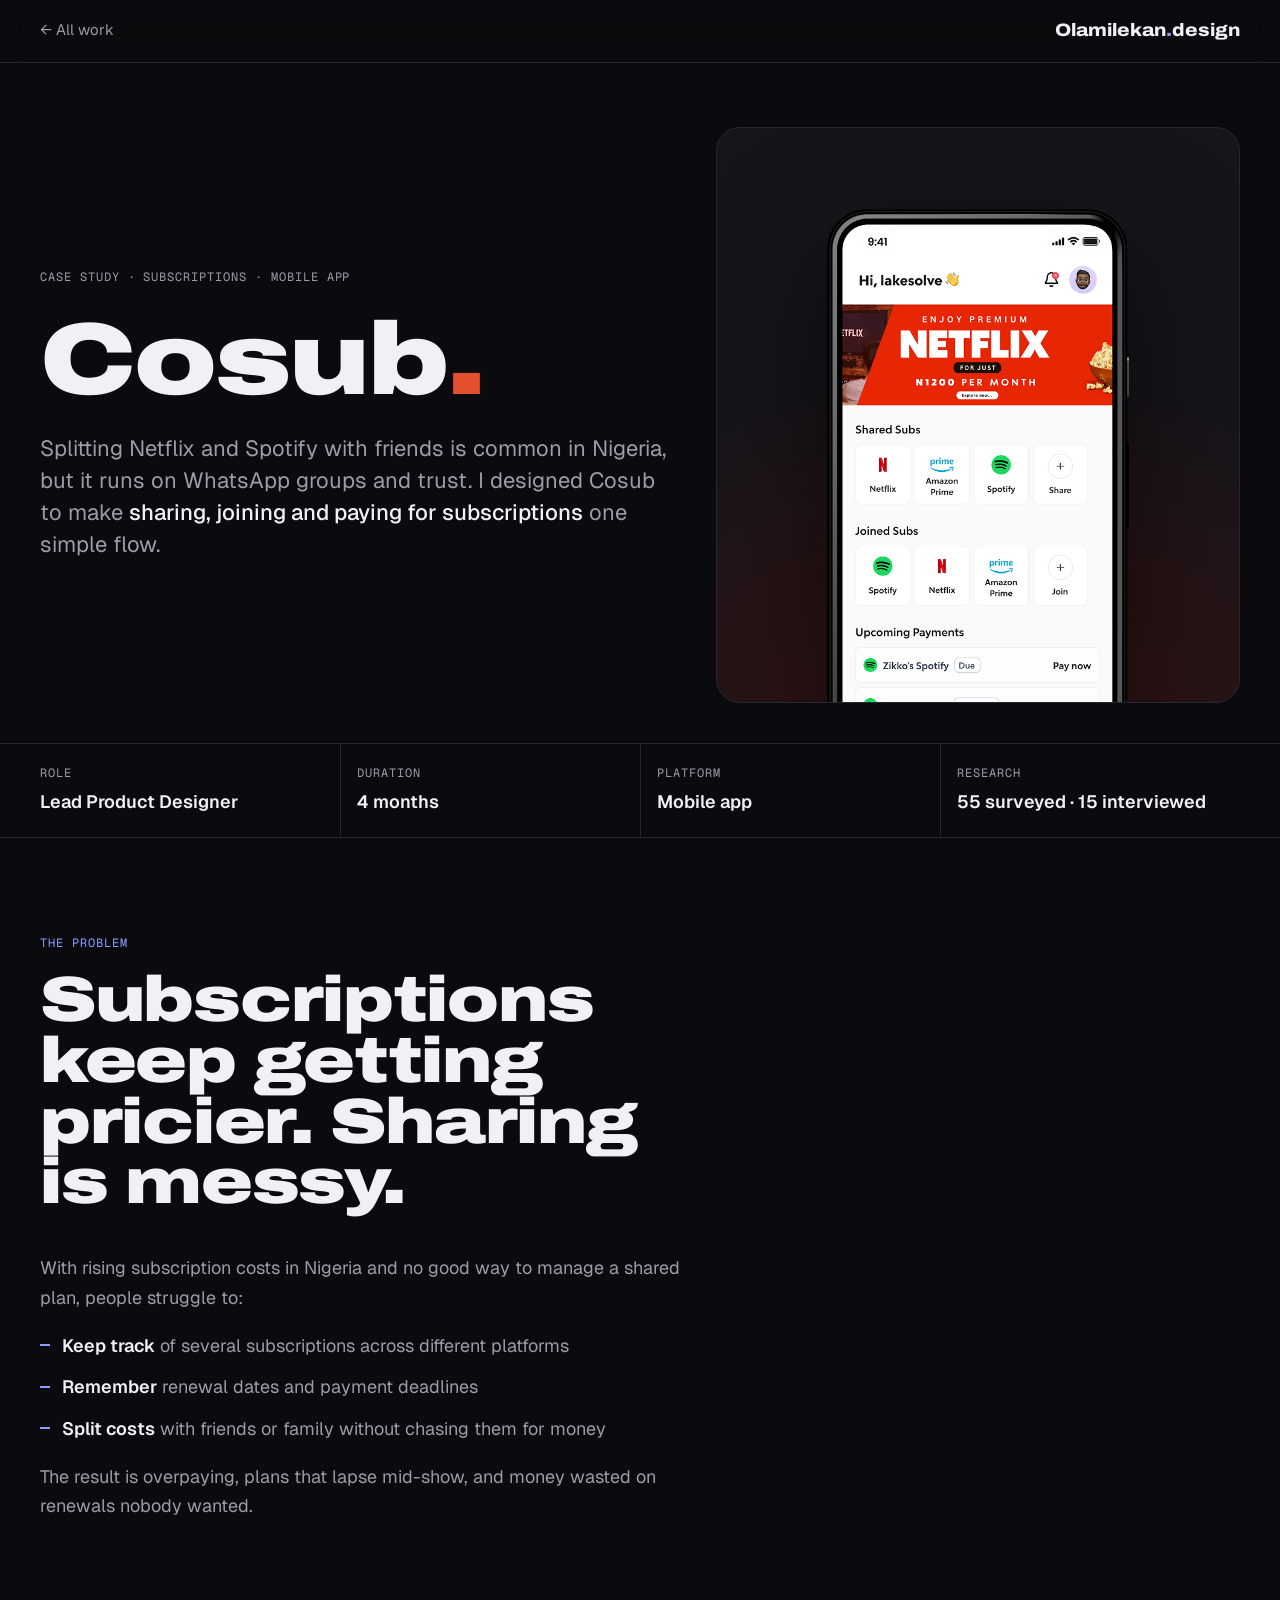
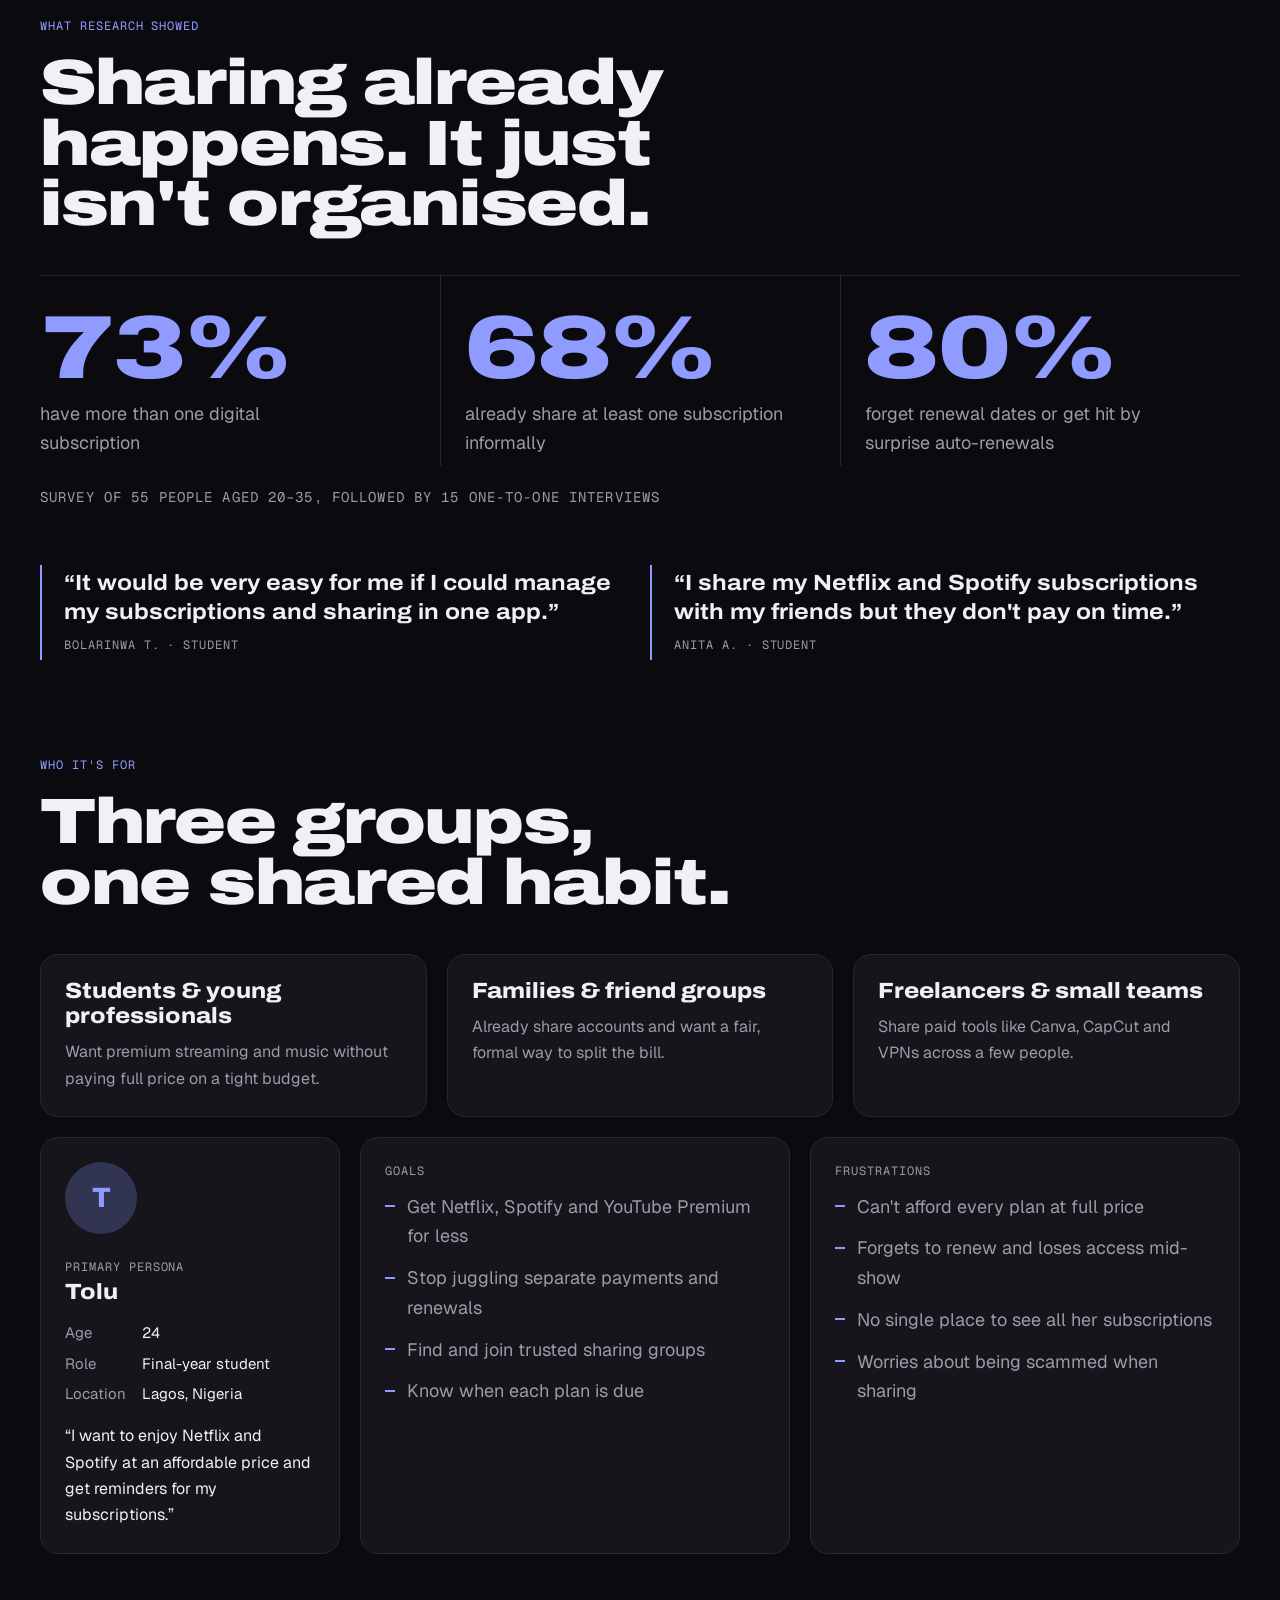
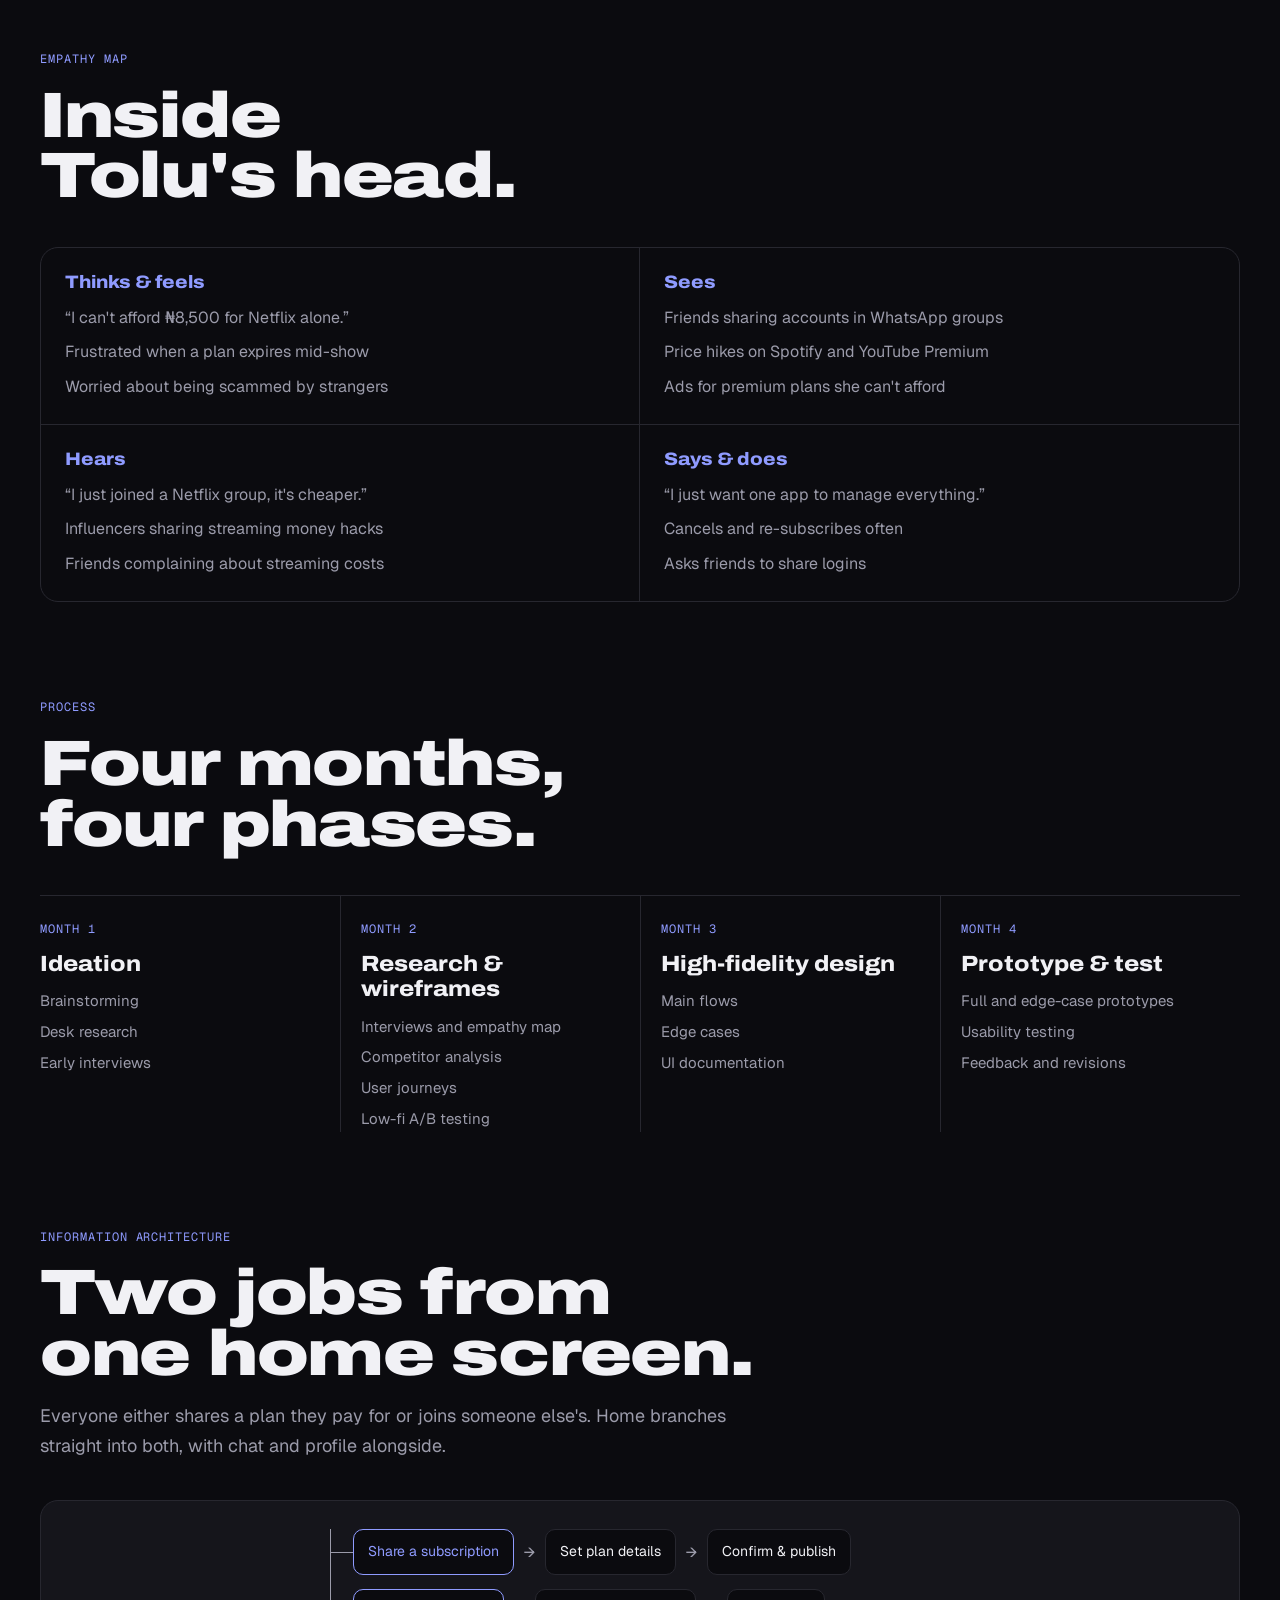
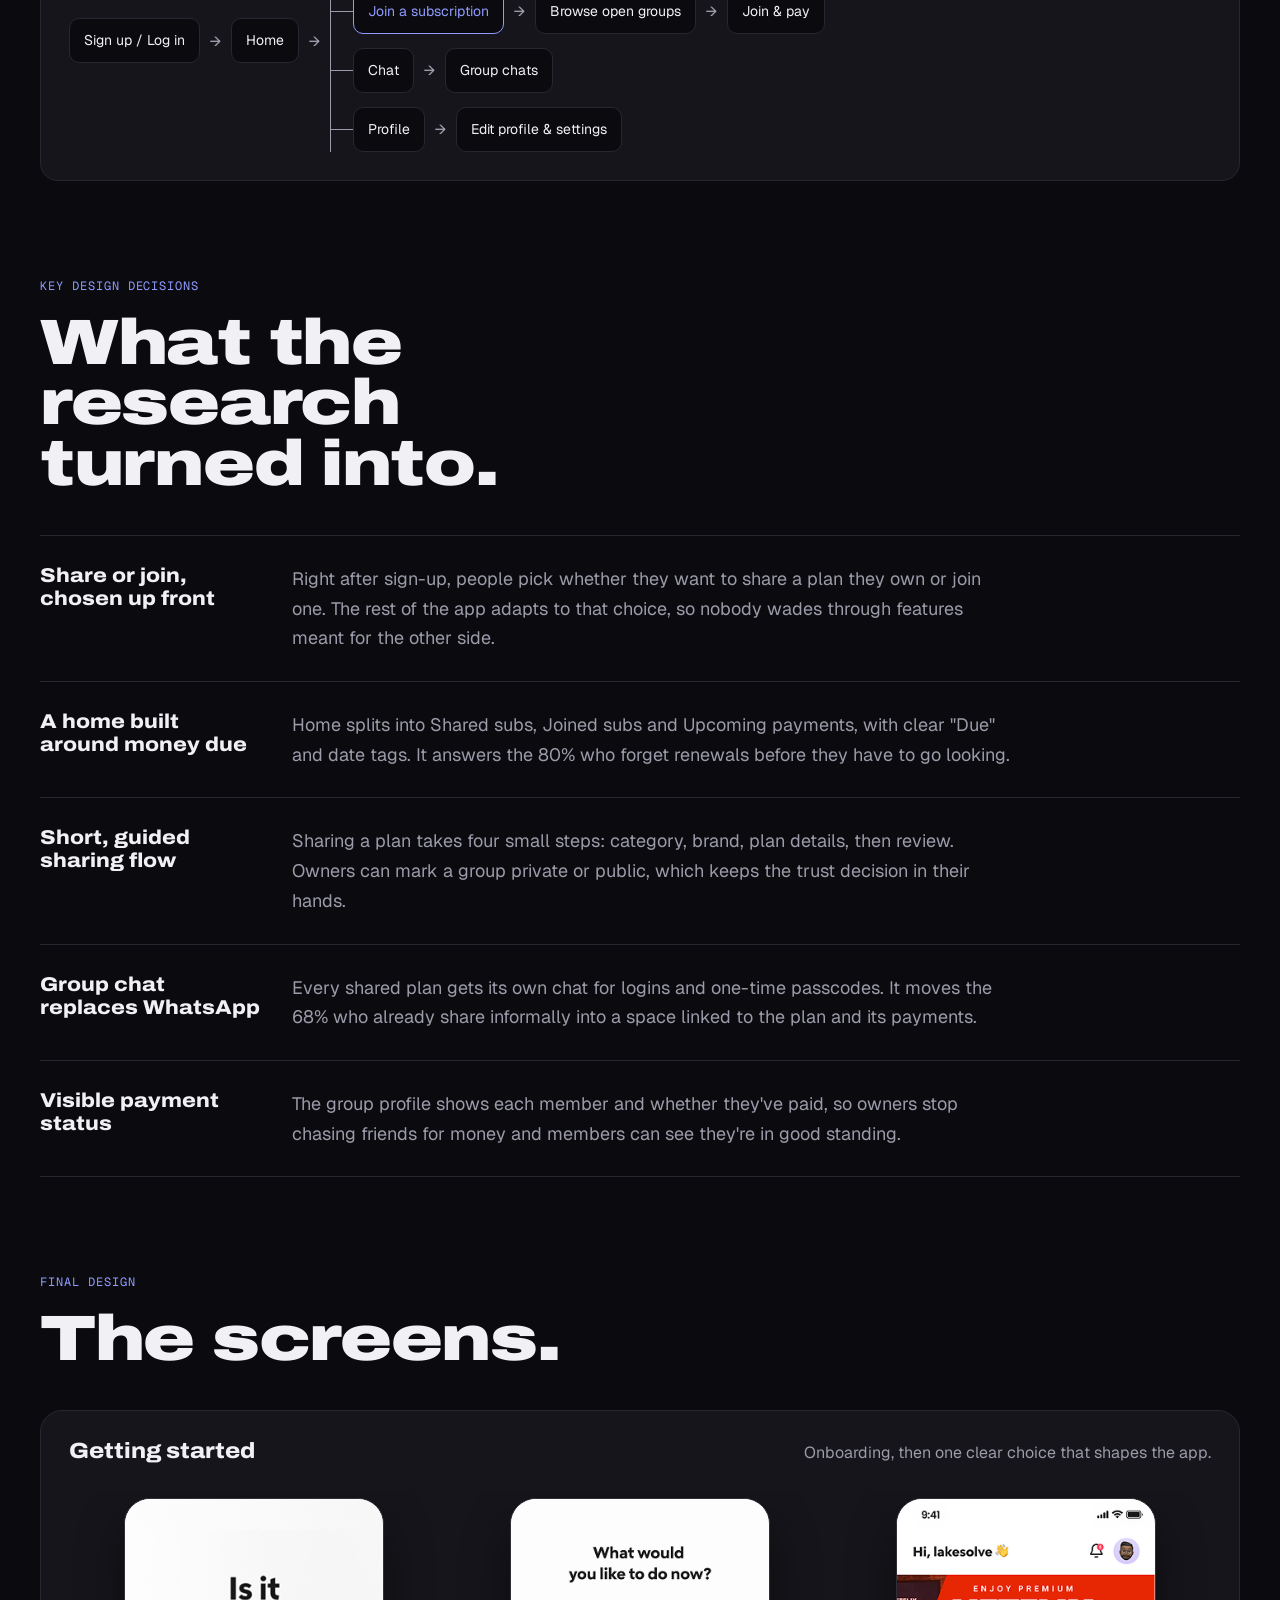
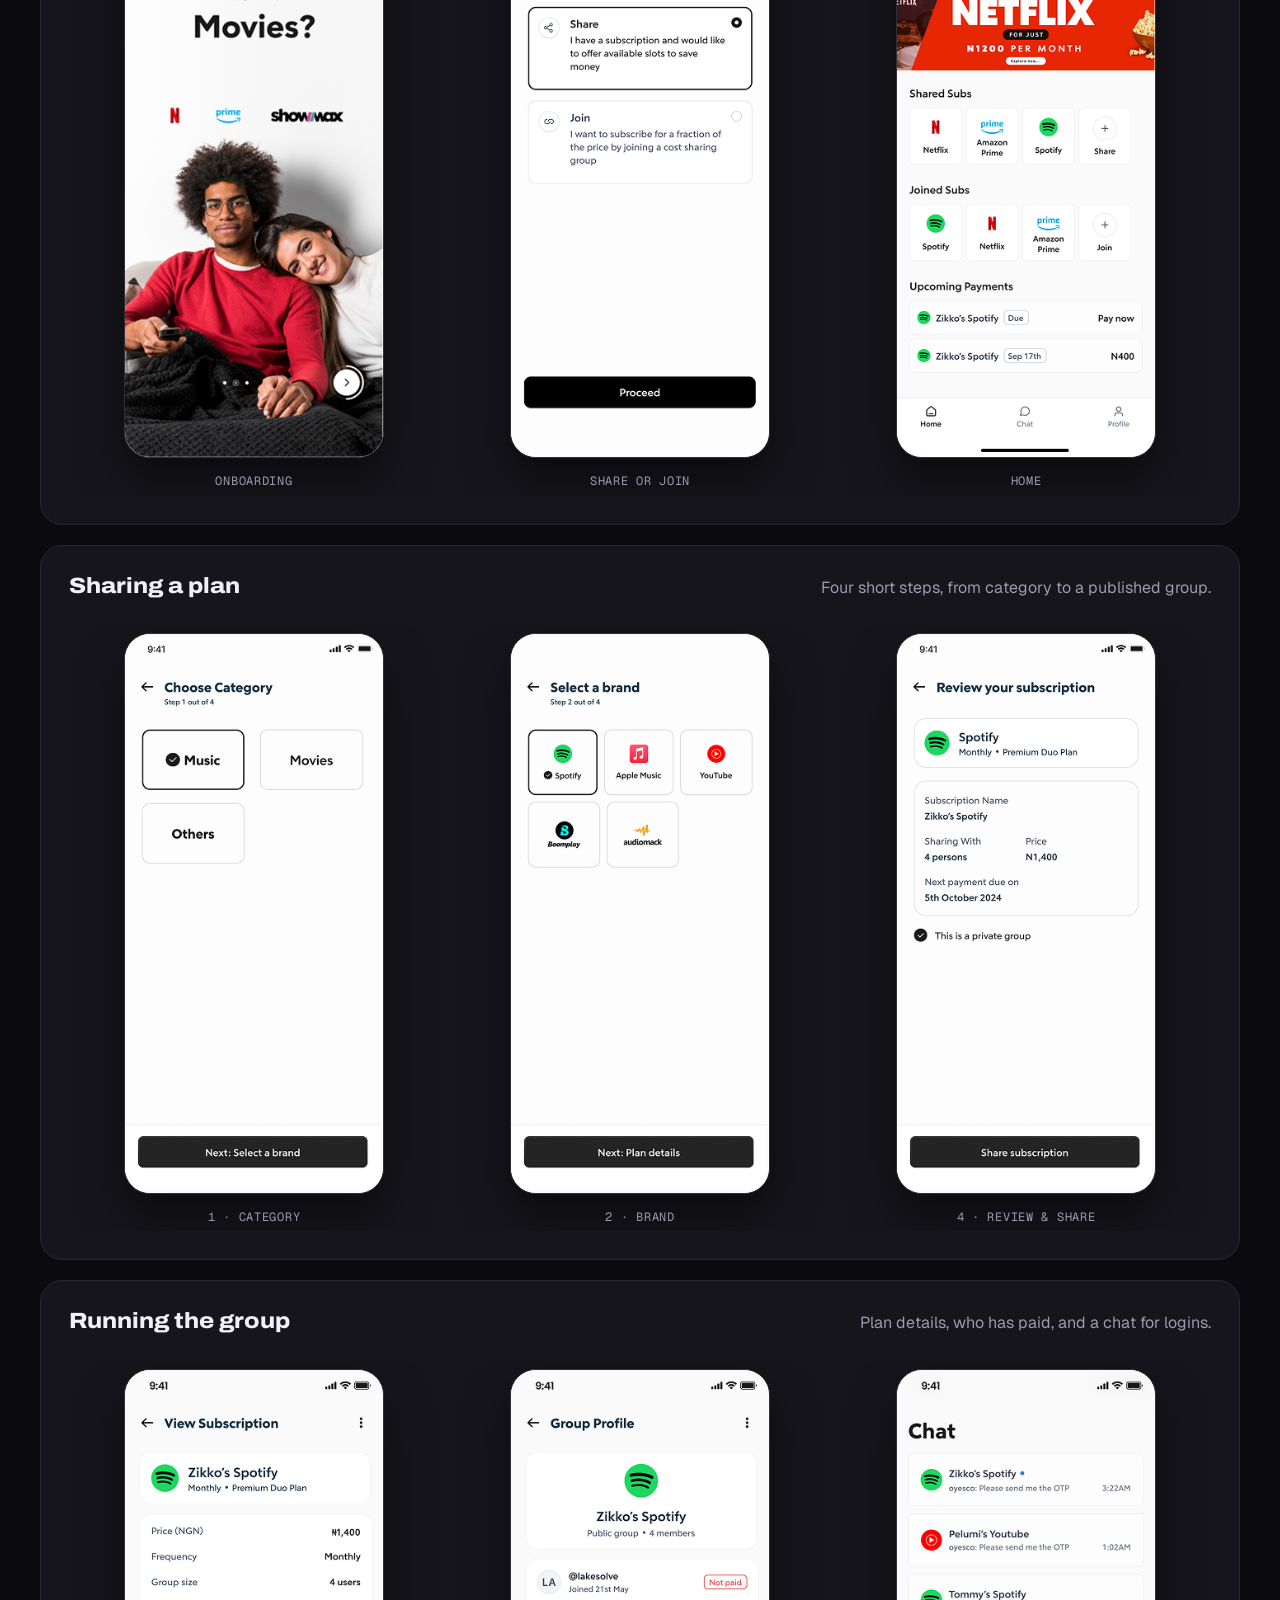
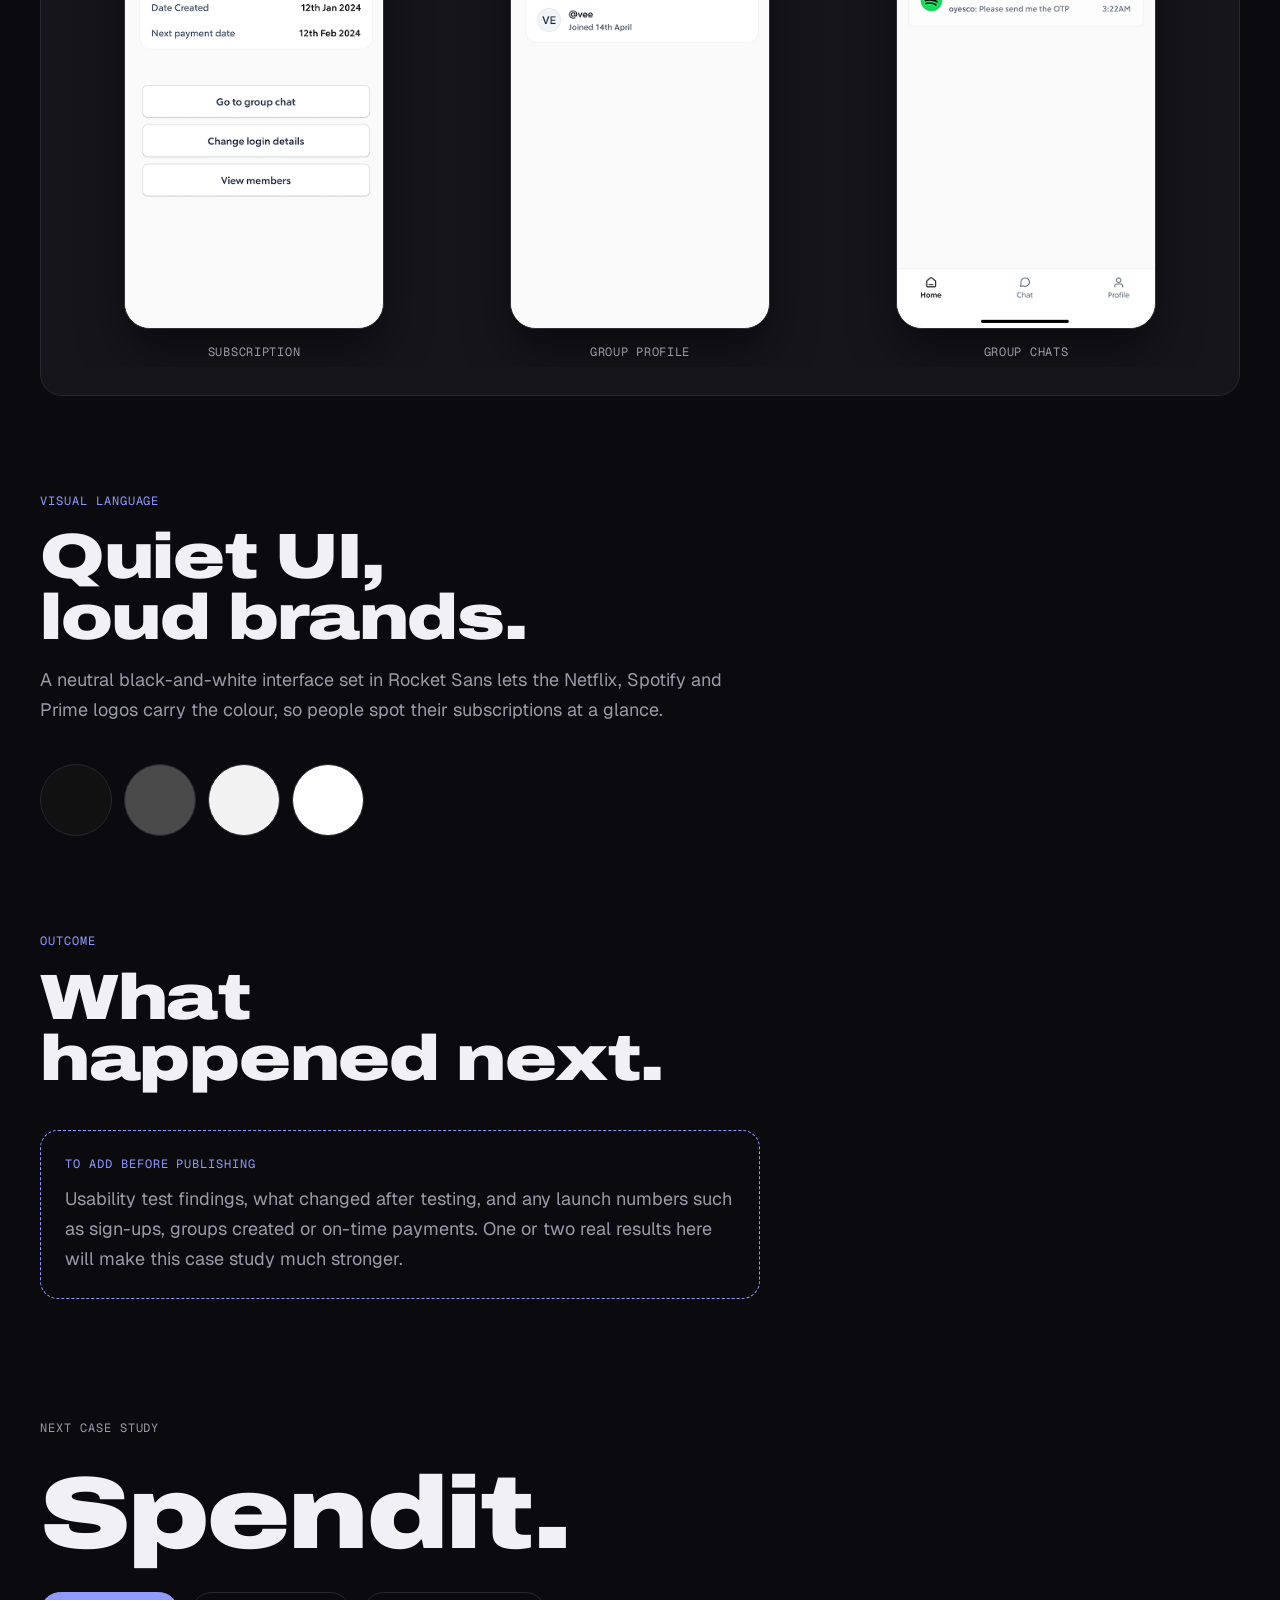
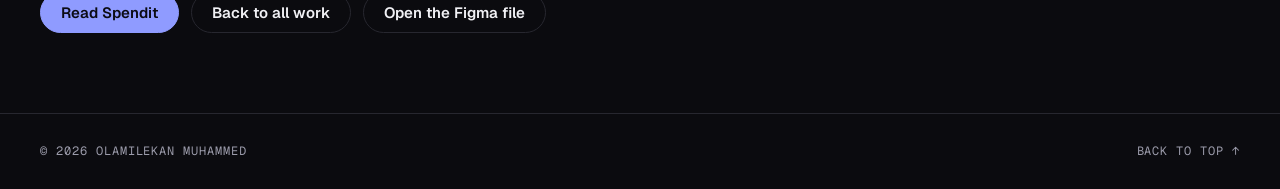
==== cosub.html @ 2100646d "Launch new portfolio Bold dark redesign with homepage, Matryvo, Spendit and Cosub case studies.  Co-" ====
<!doctype html>
<html lang="en">
<head>
<meta charset="utf-8">
<meta name="viewport" content="width=device-width, initial-scale=1, viewport-fit=cover">
<title>Cosub Case Study · Olamilekan Muhammed</title>
<meta name="description" content="How I designed Cosub, an app for sharing, joining and paying for subscriptions in Nigeria.">
<meta name="theme-color" content="#0b0b0f">
<link rel="icon" href="/favicon.svg" type="image/svg+xml">
<meta property="og:type" content="website">
<meta property="og:title" content="Cosub Case Study · Olamilekan Muhammed">
<meta property="og:description" content="How I designed Cosub, an app for sharing, joining and paying for subscriptions in Nigeria.">
<meta property="og:image" content="/og-image.png">
<meta name="twitter:card" content="summary_large_image">
<meta name="twitter:title" content="Cosub Case Study · Olamilekan Muhammed">
<meta name="twitter:description" content="How I designed Cosub, an app for sharing, joining and paying for subscriptions in Nigeria.">
<meta name="twitter:image" content="/og-image.png">
<link rel="preconnect" href="https://fonts.googleapis.com">
<link rel="preconnect" href="https://fonts.gstatic.com" crossorigin>
<link rel="stylesheet" href="https://fonts.googleapis.com/css2?family=Archivo:wdth,wght@112..125,700..900&family=Geist:wght@400;500;600&family=Geist+Mono:wght@400;500&display=swap">
<link rel="stylesheet" href="case.css">

</head>
<body>

<header class="top">
  <div class="wrap">
    <a class="back" href="/#cases">← All work</a>
    <a class="mark" href="/">Olamilekan<span>.</span>design</a>
  </div>
</header>

<main>
  <section class="hero">
    <div class="wrap">
      <div class="hero-copy">
        <span class="label">Case study · Subscriptions · Mobile app</span>
        <h1 class="display">Cosub<span>.</span></h1>
        <p class="lede">Splitting Netflix and Spotify with friends is common in Nigeria, but it runs on WhatsApp groups and trust. I designed Cosub to make <strong>sharing, joining and paying for subscriptions</strong> one simple flow.</p>
      </div>
      <div class="hero-art"><img src="assets/cosub-app-phone.png" alt="Cosub home screen with shared subscriptions, joined subscriptions and upcoming payments"></div>
    </div>
  </section>

  <div class="facts">
    <div class="wrap">
      <div class="fact"><span class="label">Role</span><b>Lead Product Designer</b></div>
      <div class="fact"><span class="label">Duration</span><b>4 months</b></div>
      <div class="fact"><span class="label">Platform</span><b>Mobile app</b></div>
      <div class="fact"><span class="label">Research</span><b>55 surveyed · 15 interviewed</b></div>
    </div>
  </div>

  <div class="wrap">

    <!-- Problem -->
    <section class="sec" id="problem">
      <div class="sec-head read">
        <span class="label">The problem</span>
        <h2 class="display">Subscriptions keep getting pricier. Sharing is messy.</h2>
      </div>
      <div class="prose read">
        <p class="muted">With rising subscription costs in Nigeria and no good way to manage a shared plan, people struggle to:</p>
        <ul class="list">
          <li><strong>Keep track</strong> of several subscriptions across different platforms</li>
          <li><strong>Remember</strong> renewal dates and payment deadlines</li>
          <li><strong>Split costs</strong> with friends or family without chasing them for money</li>
        </ul>
        <p class="muted">The result is overpaying, plans that lapse mid-show, and money wasted on renewals nobody wanted.</p>
      </div>
    </section>

    <!-- Research numbers -->
    <section class="sec" id="research">
      <div class="sec-head read">
        <span class="label">What research showed</span>
        <h2 class="display">Sharing already happens. It just isn't organised.</h2>
      </div>
      <div class="stats">
        <div class="stat"><b>73%</b><span>have more than one digital subscription</span></div>
        <div class="stat"><b>68%</b><span>already share at least one subscription informally</span></div>
        <div class="stat"><b>80%</b><span>forget renewal dates or get hit by surprise auto-renewals</span></div>
      </div>
      <p class="source label">Survey of 55 people aged 20–35, followed by 15 one-to-one interviews</p>

      <div class="grid2" style="margin-top:56px">
        <blockquote><p>“It would be very easy for me if I could manage my subscriptions and sharing in one app.”</p><span class="label">Bolarinwa T. · Student</span></blockquote>
        <blockquote><p>“I share my Netflix and Spotify subscriptions with my friends but they don't pay on time.”</p><span class="label">Anita A. · Student</span></blockquote>
      </div>
    </section>

    <!-- Users -->
    <section class="sec" id="users">
      <div class="sec-head read">
        <span class="label">Who it's for</span>
        <h2 class="display">Three groups, one shared habit.</h2>
      </div>
      <div class="grid3">
        <div class="card"><h3>Students &amp; young professionals</h3><p>Want premium streaming and music without paying full price on a tight budget.</p></div>
        <div class="card"><h3>Families &amp; friend groups</h3><p>Already share accounts and want a fair, formal way to split the bill.</p></div>
        <div class="card"><h3>Freelancers &amp; small teams</h3><p>Share paid tools like Canva, CapCut and VPNs across a few people.</p></div>
      </div>

      <div class="persona" style="margin-top:20px">
        <div class="persona-id">
          <div class="avatar" aria-hidden="true">T</div>
          <div><span class="label">Primary persona</span><h3>Tolu</h3></div>
          <dl><dt>Age</dt><dd>24</dd><dt>Role</dt><dd>Final-year student</dd><dt>Location</dt><dd>Lagos, Nigeria</dd></dl>
          <q>I want to enjoy Netflix and Spotify at an affordable price and get reminders for my subscriptions.</q>
        </div>
        <div class="grid2">
          <div class="card"><span class="label">Goals</span>
            <ul class="list"><li>Get Netflix, Spotify and YouTube Premium for less</li><li>Stop juggling separate payments and renewals</li><li>Find and join trusted sharing groups</li><li>Know when each plan is due</li></ul>
          </div>
          <div class="card"><span class="label">Frustrations</span>
            <ul class="list"><li>Can't afford every plan at full price</li><li>Forgets to renew and loses access mid-show</li><li>No single place to see all her subscriptions</li><li>Worries about being scammed when sharing</li></ul>
          </div>
        </div>
      </div>
    </section>

    <!-- Empathy map -->
    <section class="sec" id="empathy">
      <div class="sec-head read">
        <span class="label">Empathy map</span>
        <h2 class="display">Inside Tolu's head.</h2>
      </div>
      <div class="empathy">
        <div class="quad"><h3>Thinks &amp; feels</h3><ul><li>“I can't afford ₦8,500 for Netflix alone.”</li><li>Frustrated when a plan expires mid-show</li><li>Worried about being scammed by strangers</li></ul></div>
        <div class="quad"><h3>Sees</h3><ul><li>Friends sharing accounts in WhatsApp groups</li><li>Price hikes on Spotify and YouTube Premium</li><li>Ads for premium plans she can't afford</li></ul></div>
        <div class="quad"><h3>Hears</h3><ul><li>“I just joined a Netflix group, it's cheaper.”</li><li>Influencers sharing streaming money hacks</li><li>Friends complaining about streaming costs</li></ul></div>
        <div class="quad"><h3>Says &amp; does</h3><ul><li>“I just want one app to manage everything.”</li><li>Cancels and re-subscribes often</li><li>Asks friends to share logins</li></ul></div>
      </div>
    </section>

    <!-- Process -->
    <section class="sec" id="process">
      <div class="sec-head read">
        <span class="label">Process</span>
        <h2 class="display">Four months, four phases.</h2>
      </div>
      <div class="process">
        <div class="phase"><span class="label">Month 1</span><h3>Ideation</h3><ul><li>Brainstorming</li><li>Desk research</li><li>Early interviews</li></ul></div>
        <div class="phase"><span class="label">Month 2</span><h3>Research &amp; wireframes</h3><ul><li>Interviews and empathy map</li><li>Competitor analysis</li><li>User journeys</li><li>Low-fi A/B testing</li></ul></div>
        <div class="phase"><span class="label">Month 3</span><h3>High-fidelity design</h3><ul><li>Main flows</li><li>Edge cases</li><li>UI documentation</li></ul></div>
        <div class="phase"><span class="label">Month 4</span><h3>Prototype &amp; test</h3><ul><li>Full and edge-case prototypes</li><li>Usability testing</li><li>Feedback and revisions</li></ul></div>
      </div>
    </section>

    <!-- IA -->
    <section class="sec" id="ia">
      <div class="sec-head read">
        <span class="label">Information architecture</span>
        <h2 class="display">Two jobs from one home screen.</h2>
        <p class="muted">Everyone either shares a plan they pay for or joins someone else's. Home branches straight into both, with chat and profile alongside.</p>
      </div>
      <div class="flow-wrap">
        <div class="ia">
          <div class="ia-start"><span class="node">Sign up / Log in</span><span class="arrow">→</span><span class="node">Home</span><span class="arrow">→</span></div>
          <div class="ia-branches">
            <div class="ia-row"><span class="node key">Share a subscription</span><span class="arrow">→</span><span class="node">Set plan details</span><span class="arrow">→</span><span class="node">Confirm &amp; publish</span></div>
            <div class="ia-row"><span class="node key">Join a subscription</span><span class="arrow">→</span><span class="node">Browse open groups</span><span class="arrow">→</span><span class="node">Join &amp; pay</span></div>
            <div class="ia-row"><span class="node">Chat</span><span class="arrow">→</span><span class="node">Group chats</span></div>
            <div class="ia-row"><span class="node">Profile</span><span class="arrow">→</span><span class="node">Edit profile &amp; settings</span></div>
          </div>
        </div>
      </div>
    </section>

    <!-- Decisions -->
    <section class="sec" id="decisions">
      <div class="sec-head read">
        <span class="label">Key design decisions</span>
        <h2 class="display">What the research turned into.</h2>
      </div>
      <div class="decisions">
        <div class="decision"><h3>Share or join, chosen up front</h3><p>Right after sign-up, people pick whether they want to share a plan they own or join one. The rest of the app adapts to that choice, so nobody wades through features meant for the other side.</p></div>
        <div class="decision"><h3>A home built around money due</h3><p>Home splits into Shared subs, Joined subs and Upcoming payments, with clear "Due" and date tags. It answers the 80% who forget renewals before they have to go looking.</p></div>
        <div class="decision"><h3>Short, guided sharing flow</h3><p>Sharing a plan takes four small steps: category, brand, plan details, then review. Owners can mark a group private or public, which keeps the trust decision in their hands.</p></div>
        <div class="decision"><h3>Group chat replaces WhatsApp</h3><p>Every shared plan gets its own chat for logins and one-time passcodes. It moves the 68% who already share informally into a space linked to the plan and its payments.</p></div>
        <div class="decision"><h3>Visible payment status</h3><p>The group profile shows each member and whether they've paid, so owners stop chasing friends for money and members can see they're in good standing.</p></div>
      </div>
    </section>

    <!-- Screens -->
    <section class="sec" id="screens">
      <div class="sec-head read">
        <span class="label">Final design</span>
        <h2 class="display">The screens.</h2>
      </div>
      <div class="screens">
        <section class="flowset">
          <div class="flowset-head"><h3>Getting started</h3><p class="muted">Onboarding, then one clear choice that shapes the app.</p></div>
          <div class="phones">
            <figure><img src="assets/cosub/onboarding.png" alt="Onboarding screen: Is it movies? with Netflix, Prime and Showmax logos"><figcaption>Onboarding</figcaption></figure>
            <figure><img src="assets/cosub/share-or-join.png" alt="Choice screen: share a subscription or join a cost-sharing group"><figcaption>Share or join</figcaption></figure>
            <figure><img src="assets/cosub/home.png" alt="Home screen with shared subs, joined subs and upcoming payments"><figcaption>Home</figcaption></figure>
          </div>
        </section>
        <section class="flowset">
          <div class="flowset-head"><h3>Sharing a plan</h3><p class="muted">Four short steps, from category to a published group.</p></div>
          <div class="phones">
            <figure><img src="assets/cosub/category.png" alt="Step 1 of 4: choose category, music selected"><figcaption>1 · Category</figcaption></figure>
            <figure><img src="assets/cosub/brand.png" alt="Step 2 of 4: select a brand, Spotify selected"><figcaption>2 · Brand</figcaption></figure>
            <figure><img src="assets/cosub/review.png" alt="Review your subscription: Zikko's Spotify, 4 people, ₦1,400, private group"><figcaption>4 · Review &amp; share</figcaption></figure>
          </div>
        </section>
        <section class="flowset">
          <div class="flowset-head"><h3>Running the group</h3><p class="muted">Plan details, who has paid, and a chat for logins.</p></div>
          <div class="phones">
            <figure><img src="assets/cosub/subscription.png" alt="View subscription: price, frequency, group size and next payment date"><figcaption>Subscription</figcaption></figure>
            <figure><img src="assets/cosub/group.png" alt="Group profile listing members and their payment status"><figcaption>Group profile</figcaption></figure>
            <figure><img src="assets/cosub/chat.png" alt="Chat list with a group chat for each shared subscription"><figcaption>Group chats</figcaption></figure>
          </div>
        </section>
      </div>
    </section>

    <!-- Style -->
    <section class="sec" id="style">
      <div class="sec-head read">
        <span class="label">Visual language</span>
        <h2 class="display">Quiet UI, loud brands.</h2>
        <p class="muted">A neutral black-and-white interface set in Rocket Sans lets the Netflix, Spotify and Prime logos carry the colour, so people spot their subscriptions at a glance.</p>
      </div>
      <div class="swatches" aria-label="Colour palette">
        <span class="sw" style="background:#111111"></span><span class="sw" style="background:#4a4a4a"></span><span class="sw" style="background:#f2f2f2"></span><span class="sw" style="background:#ffffff"></span>
      </div>
    </section>

    <!-- Outcome placeholder -->
    <section class="sec" id="outcome">
      <div class="sec-head read">
        <span class="label">Outcome</span>
        <h2 class="display">What happened next.</h2>
      </div>
      <div class="todo read">
        <span class="label">To add before publishing</span>
        <p>Usability test findings, what changed after testing, and any launch numbers such as sign-ups, groups created or on-time payments. One or two real results here will make this case study much stronger.</p>
      </div>
    </section>
  </div>

  <section class="next">
    <div class="wrap">
      <span class="label">Next case study</span>
      <h2 class="display">Spendit.</h2>
      <div class="next-row">
        <a class="btn solid" href="spendit.html">Read Spendit</a>
        <a class="btn" href="/#work">Back to all work</a>
        <a class="btn" href="https://www.figma.com/proto/vvPW8rlPba2LlOmJa2anfe/Case-Studies?node-id=2-977&amp;scaling=scale-down-width&amp;content-scaling=fixed&amp;page-id=0%3A1" target="_blank" rel="noopener">Open the Figma file</a>
      </div>
    </div>
  </section>
</main>

<footer>
  <div class="wrap">
    <span class="label">© 2026 Olamilekan Muhammed</span>
    <a class="label" href="#" style="text-decoration:none">Back to top ↑</a>
  </div>
</footer>
</body>
</html>
---- case.css ----
/* Layout: long-form case study, narrow reading column with wide breakout figures. Same tokens as the homepage. */
:root {
  --ink: #0b0b0f;
  --plate: #15151b;
  --line: #27272f;
  --paper: #f1f1f5;
  --dust: #9b9baa;
  --coin: #8f9bff;
  --coin-ink: #0b0b14;
  --brand: #e5502f;
  --art: #3d1410;
  --display: "Archivo", "Arial Black", "Helvetica Neue", sans-serif;
  --body: "Geist", "Helvetica Neue", Arial, sans-serif;
  --mono: "Geist Mono", ui-monospace, "SF Mono", Menlo, monospace;
  --wrap: 1240px;
  --read: 720px;
  color-scheme: dark;
}
* { box-sizing: border-box; }
html { scroll-behavior: smooth; padding-block: env(safe-area-inset-top, 0px) env(safe-area-inset-bottom, 0px); }
body { margin: 0; background: var(--ink); color: var(--paper); font-family: var(--body); font-size: 18px; line-height: 1.65; -webkit-font-smoothing: antialiased; }
body::before { content: ""; position: fixed; inset: 0 0 auto; height: env(safe-area-inset-top, 0px); z-index: 10; background: var(--ink); }
a { color: inherit; }
img { display: block; max-width: 100%; height: auto; }
:focus-visible { outline: 2px solid var(--coin); outline-offset: 3px; border-radius: 4px; }
[hidden] { display: none !important; }

.wrap { max-width: var(--wrap); margin: 0 auto; padding-left: max(20px, env(safe-area-inset-left, 0px)); padding-right: max(20px, env(safe-area-inset-right, 0px)); }
.read { max-width: var(--read); }
.label { font-family: var(--mono); font-size: 12px; letter-spacing: .08em; text-transform: uppercase; color: var(--dust); }
.display { font-family: var(--display); font-stretch: 125%; font-weight: 900; line-height: .95; letter-spacing: -.02em; text-wrap: balance; margin: 0; }
h2.display { font-size: clamp(34px, 5vw, 64px); }
h3 { font-family: var(--display); font-stretch: 112%; font-weight: 800; font-size: 22px; line-height: 1.15; margin: 0; }
p { margin: 0; }
.muted { color: var(--dust); }

/* Header */
.top { position: sticky; top: env(safe-area-inset-top, 0px); z-index: 20; background: color-mix(in srgb, var(--ink) 82%, transparent); backdrop-filter: blur(14px); -webkit-backdrop-filter: blur(14px); border-bottom: 1px solid var(--line); }
.top .wrap { display: flex; align-items: center; justify-content: space-between; gap: 16px; padding-block: 16px; }
.mark { font-family: var(--display); font-stretch: 112%; font-weight: 800; font-size: 18px; text-decoration: none; }
.mark span { color: var(--coin); }
.back { display: inline-flex; align-items: center; gap: 8px; font-size: 15px; color: var(--dust); text-decoration: none; }
.back:hover { color: var(--paper); }
.btn { display: inline-flex; align-items: center; gap: 10px; padding: 12px 20px; border-radius: 999px; font: 600 15px/1 var(--body); text-decoration: none; border: 1px solid var(--line); color: var(--paper); transition: border-color .2s, background .2s, color .2s; }
.btn:hover { border-color: var(--paper); }
.btn.solid { background: var(--coin); color: var(--coin-ink); border-color: var(--coin); }
.btn.solid:hover { background: var(--paper); border-color: var(--paper); }

/* Hero */
.hero .wrap { display: grid; grid-template-columns: 1.2fr 1fr; gap: 48px; align-items: center; padding-block: 64px 40px; }
.hero-copy { display: grid; gap: 24px; min-width: 0; }
.hero h1 { font-size: clamp(52px, 8vw, 116px); overflow-wrap: anywhere; }
.hero h1 span { color: var(--brand); }
.hero .lede { font-size: 22px; line-height: 1.45; color: var(--dust); max-width: 30em; }
.hero .lede strong { color: var(--paper); font-weight: 500; }
.hero-art { position: relative; min-width: 0; border-radius: 24px; border: 1px solid var(--line); background: radial-gradient(120% 90% at 50% 100%, var(--art), var(--plate) 70%); display: grid; place-items: center; padding: 32px 0 0; overflow: hidden; aspect-ratio: 4 / 4.4; }
.hero-art img { width: 58%; filter: drop-shadow(0 40px 60px rgba(0,0,0,.55)); transform: translateY(8%); }

.facts { border-block: 1px solid var(--line); }
.facts .wrap { display: grid; grid-template-columns: repeat(4, 1fr); }
.fact { padding: 20px 16px 20px 0; display: grid; gap: 4px; min-width: 0; }
.fact + .fact { padding-left: 16px; border-left: 1px solid var(--line); }
.fact b { font-weight: 600; }

/* Sections */
.sec { padding-block: 96px 0; }
.sec-head { display: grid; gap: 16px; margin-bottom: 40px; }
.sec-head .label { color: var(--coin); }
.prose { display: grid; gap: 18px; }
.prose p { max-width: 38em; }

.list { list-style: none; padding: 0; margin: 0; display: grid; gap: 12px; }
.list li { padding-left: 22px; position: relative; color: var(--dust); }
.list li::before { content: ""; position: absolute; left: 0; top: .75em; width: 10px; height: 2px; background: var(--coin); }
.list li strong { color: var(--paper); font-weight: 600; }

.grid3 { display: grid; grid-template-columns: repeat(3, 1fr); gap: 20px; }
.grid2 { display: grid; grid-template-columns: repeat(2, 1fr); gap: 20px; }
.card { border: 1px solid var(--line); border-radius: 18px; padding: 24px; background: var(--plate); display: grid; gap: 10px; align-content: start; min-width: 0; }
.card p { color: var(--dust); font-size: 16px; }

/* Stats */
.stats { display: grid; grid-template-columns: repeat(3, 1fr); border-top: 1px solid var(--line); }
.stat { padding: 32px 24px 8px 0; display: grid; gap: 10px; align-content: start; }
.stat + .stat { padding-left: 24px; border-left: 1px solid var(--line); }
.stat b { font-family: var(--display); font-stretch: 125%; font-weight: 900; font-size: clamp(56px, 7vw, 96px); line-height: .9; color: var(--coin); font-variant-numeric: tabular-nums; }
.stat span { color: var(--dust); max-width: 18em; }
.source { margin-top: 20px; font-size: 14px; }

/* Quotes */
blockquote { margin: 0; border-left: 2px solid var(--coin); padding: 4px 0 4px 22px; display: grid; gap: 10px; }
blockquote p { font-family: var(--display); font-stretch: 112%; font-weight: 700; font-size: 22px; line-height: 1.3; }

/* Persona */
.persona { display: grid; grid-template-columns: 300px 1fr; gap: 20px; }
.persona-id { border: 1px solid var(--line); border-radius: 18px; padding: 24px; display: grid; gap: 16px; align-content: start; background: var(--plate); }
.avatar { width: 72px; height: 72px; border-radius: 50%; display: grid; place-items: center; background: color-mix(in srgb, var(--coin) 24%, var(--plate)); font-family: var(--display); font-weight: 800; font-size: 28px; color: var(--coin); }
dl { margin: 0; display: grid; grid-template-columns: auto 1fr; gap: 6px 16px; font-size: 15px; }
dt { color: var(--dust); }
dd { margin: 0; }
.persona-id q { font-size: 16px; color: var(--paper); quotes: "“" "”"; }

/* Empathy map */
.empathy { display: grid; grid-template-columns: 1fr 1fr; border: 1px solid var(--line); border-radius: 18px; overflow: hidden; }
.quad { padding: 24px; display: grid; gap: 12px; align-content: start; }
.quad:nth-child(odd) { border-right: 1px solid var(--line); }
.quad:nth-child(-n+2) { border-bottom: 1px solid var(--line); }
.quad h3 { font-size: 18px; color: var(--coin); }
.quad ul { margin: 0; padding: 0; list-style: none; display: grid; gap: 8px; color: var(--dust); font-size: 16px; }

/* Process timeline */
.process { display: grid; grid-template-columns: repeat(4, 1fr); gap: 0; border-top: 1px solid var(--line); }
.phase { padding: 24px 20px 0 0; display: grid; gap: 12px; align-content: start; position: relative; }
.phase + .phase { padding-left: 20px; border-left: 1px solid var(--line); }
.phase .label { color: var(--coin); }
.phase ul { margin: 0; padding: 0; list-style: none; display: grid; gap: 6px; color: var(--dust); font-size: 15px; }

/* IA flow */
.flow-wrap { overflow-x: auto; border: 1px solid var(--line); border-radius: 18px; background: var(--plate); padding: 28px; }
.flow { display: grid; grid-template-columns: repeat(2, max-content) 28px repeat(3, max-content); gap: 14px 0; align-items: center; min-width: 760px; }
.node { border: 1px solid var(--line); background: var(--ink); border-radius: 10px; padding: 10px 14px; font-size: 14px; white-space: nowrap; }
.node.key { border-color: var(--coin); color: var(--coin); }
.arrow { color: var(--dust); padding-inline: 10px; font-family: var(--mono); }
.branch { display: contents; }
.ia-row { display: flex; align-items: center; }
.ia { display: grid; grid-template-columns: auto auto 1fr; gap: 0; align-items: center; min-width: 760px; }
.ia-start { display: flex; align-items: center; }
.ia-branches { display: grid; gap: 14px; border-left: 1px solid var(--dust); padding-left: 0; }
.ia-branches .ia-row::before { content: ""; width: 22px; height: 1px; background: var(--dust); margin-right: 0; }

/* Decisions */
.decisions { display: grid; gap: 0; border-top: 1px solid var(--line); }
.decision { display: grid; grid-template-columns: 220px 1fr; gap: 32px; padding-block: 28px; border-bottom: 1px solid var(--line); }
.decision h3 { font-size: 20px; }
.decision p { color: var(--dust); max-width: 40em; }

/* Screens */
.screens { display: grid; gap: 20px; }
.flowset { border: 1px solid var(--line); border-radius: 22px; background: var(--plate); padding: 28px; display: grid; gap: 24px; min-width: 0; }
.flowset-head { display: flex; justify-content: space-between; align-items: baseline; gap: 8px 24px; flex-wrap: wrap; }
.flowset-head p { font-size: 16px; }
.phones { display: grid; grid-auto-flow: column; grid-auto-columns: minmax(170px, 1fr); gap: 24px; overflow-x: auto; padding: 8px 4px 4px; }
.phones figure { margin: 0; display: grid; gap: 14px; justify-items: center; }
.phones img { width: 100%; max-width: 260px; border-radius: 26px; border: 1px solid #2f2f38; box-shadow: 0 24px 48px rgba(0,0,0,.45); background: #fff; }
.phones figcaption { font-family: var(--mono); font-size: 12px; letter-spacing: .06em; text-transform: uppercase; color: var(--dust); }

/* Style guide */
.swatches { display: flex; gap: 12px; flex-wrap: wrap; }
.sw { width: 72px; height: 72px; border-radius: 50%; border: 1px solid var(--line); }

/* Placeholder note */
.todo { border: 1px dashed var(--coin); border-radius: 18px; padding: 24px; display: grid; gap: 10px; }
.todo .label { color: var(--coin); }
.todo p { color: var(--dust); }

/* Next */
.next .wrap { padding-block: 120px 80px; display: grid; gap: 28px; }
.next h2 { font-size: clamp(44px, 8vw, 110px); }
.next-row { display: flex; flex-wrap: wrap; gap: 12px; }
footer { border-top: 1px solid var(--line); }
footer .wrap { display: flex; justify-content: space-between; gap: 16px; flex-wrap: wrap; padding-block: 28px; }

@media (max-width: 900px) {
  .hero .wrap { grid-template-columns: 1fr; padding-top: 40px; }
  .hero-art { max-width: 520px; width: 100%; }
  .facts .wrap { grid-template-columns: 1fr 1fr; }
  .fact:nth-child(3) { padding-left: 0; border-left: 0; }
  .fact:nth-child(n+3) { border-top: 1px solid var(--line); }
  .grid3, .grid2 { grid-template-columns: 1fr; }
  .stats { grid-template-columns: 1fr; }
  .stat + .stat { padding-left: 0; border-left: 0; border-top: 1px solid var(--line); }
  .persona { grid-template-columns: 1fr; }
  .process { grid-template-columns: 1fr 1fr; }
  .phase:nth-child(3) { padding-left: 0; border-left: 0; }
  .phase:nth-child(n+3) { border-top: 1px solid var(--line); margin-top: 20px; }
  .decision { grid-template-columns: 1fr; gap: 10px; }
  .sec { padding-top: 72px; }
}
@media (max-width: 560px) {
  .empathy { grid-template-columns: 1fr; }
  .quad:nth-child(odd) { border-right: 0; }
  .quad:not(:last-child) { border-bottom: 1px solid var(--line); }
  .process { grid-template-columns: 1fr; }
  .phase + .phase { padding-left: 0; border-left: 0; border-top: 1px solid var(--line); margin-top: 20px; }
  .flowset { padding: 20px; }
}
@media (prefers-reduced-motion: reduce) { *, *::before, *::after { transition: none !important; animation: none !important; } html { scroll-behavior: auto; } }

/* Survey bars */
.bars { display: grid; gap: 18px; border-top: 1px solid var(--line); padding-top: 28px; }
.bar { display: grid; grid-template-columns: minmax(0, 1fr) 2fr 56px; gap: 20px; align-items: center; }
.bar span:first-child { color: var(--dust); font-size: 16px; }
.track { height: 12px; border-radius: 999px; background: var(--line); overflow: hidden; }
.fill { display: block; height: 100%; border-radius: 999px; background: var(--brand); }
.bar b { font-family: var(--mono); font-weight: 500; text-align: right; font-variant-numeric: tabular-nums; }

/* Comparison table */
.table-wrap { overflow-x: auto; border: 1px solid var(--line); border-radius: 18px; }
table { border-collapse: collapse; width: 100%; min-width: 760px; font-size: 15px; }
th, td { text-align: left; padding: 14px 16px; border-bottom: 1px solid var(--line); vertical-align: top; }
thead th { font-family: var(--mono); font-size: 12px; letter-spacing: .06em; text-transform: uppercase; color: var(--dust); font-weight: 500; }
tbody th { color: var(--dust); font-weight: 500; white-space: nowrap; }
tbody tr:last-child th, tbody tr:last-child td { border-bottom: 0; }
td { font-variant-numeric: tabular-nums; }
.hl { background: color-mix(in srgb, var(--brand) 12%, transparent); color: var(--paper); }
thead .hl { color: var(--brand); }

/* Personas */
.personas { display: grid; grid-template-columns: repeat(3, 1fr); gap: 20px; }
.personas .card { gap: 16px; }
.personas .who { display: flex; align-items: center; gap: 14px; }
.personas .avatar { width: 52px; height: 52px; font-size: 20px; }
.personas q { color: var(--paper); font-size: 15px; }

/* User stories */
.stories { display: grid; grid-template-columns: 1fr 1fr; gap: 20px; }
.stories .card p { color: var(--paper); font-size: 17px; }
.stories .card p em { font-style: normal; color: var(--brand); }

/* Showcase */
.showcase { margin: 0; border-radius: 22px; overflow: hidden; border: 1px solid var(--line); }
.showcase img { width: 100%; }
.pair { display: grid; grid-template-columns: 1.6fr 1fr; gap: 20px; align-items: stretch; }
.pair .hero-art { aspect-ratio: auto; }

@media (max-width: 900px) {
  .personas, .stories, .pair { grid-template-columns: 1fr; }
  .bar { grid-template-columns: 1fr 48px; gap: 8px 16px; }
  .bar span:first-child { grid-column: 1 / -1; }
}
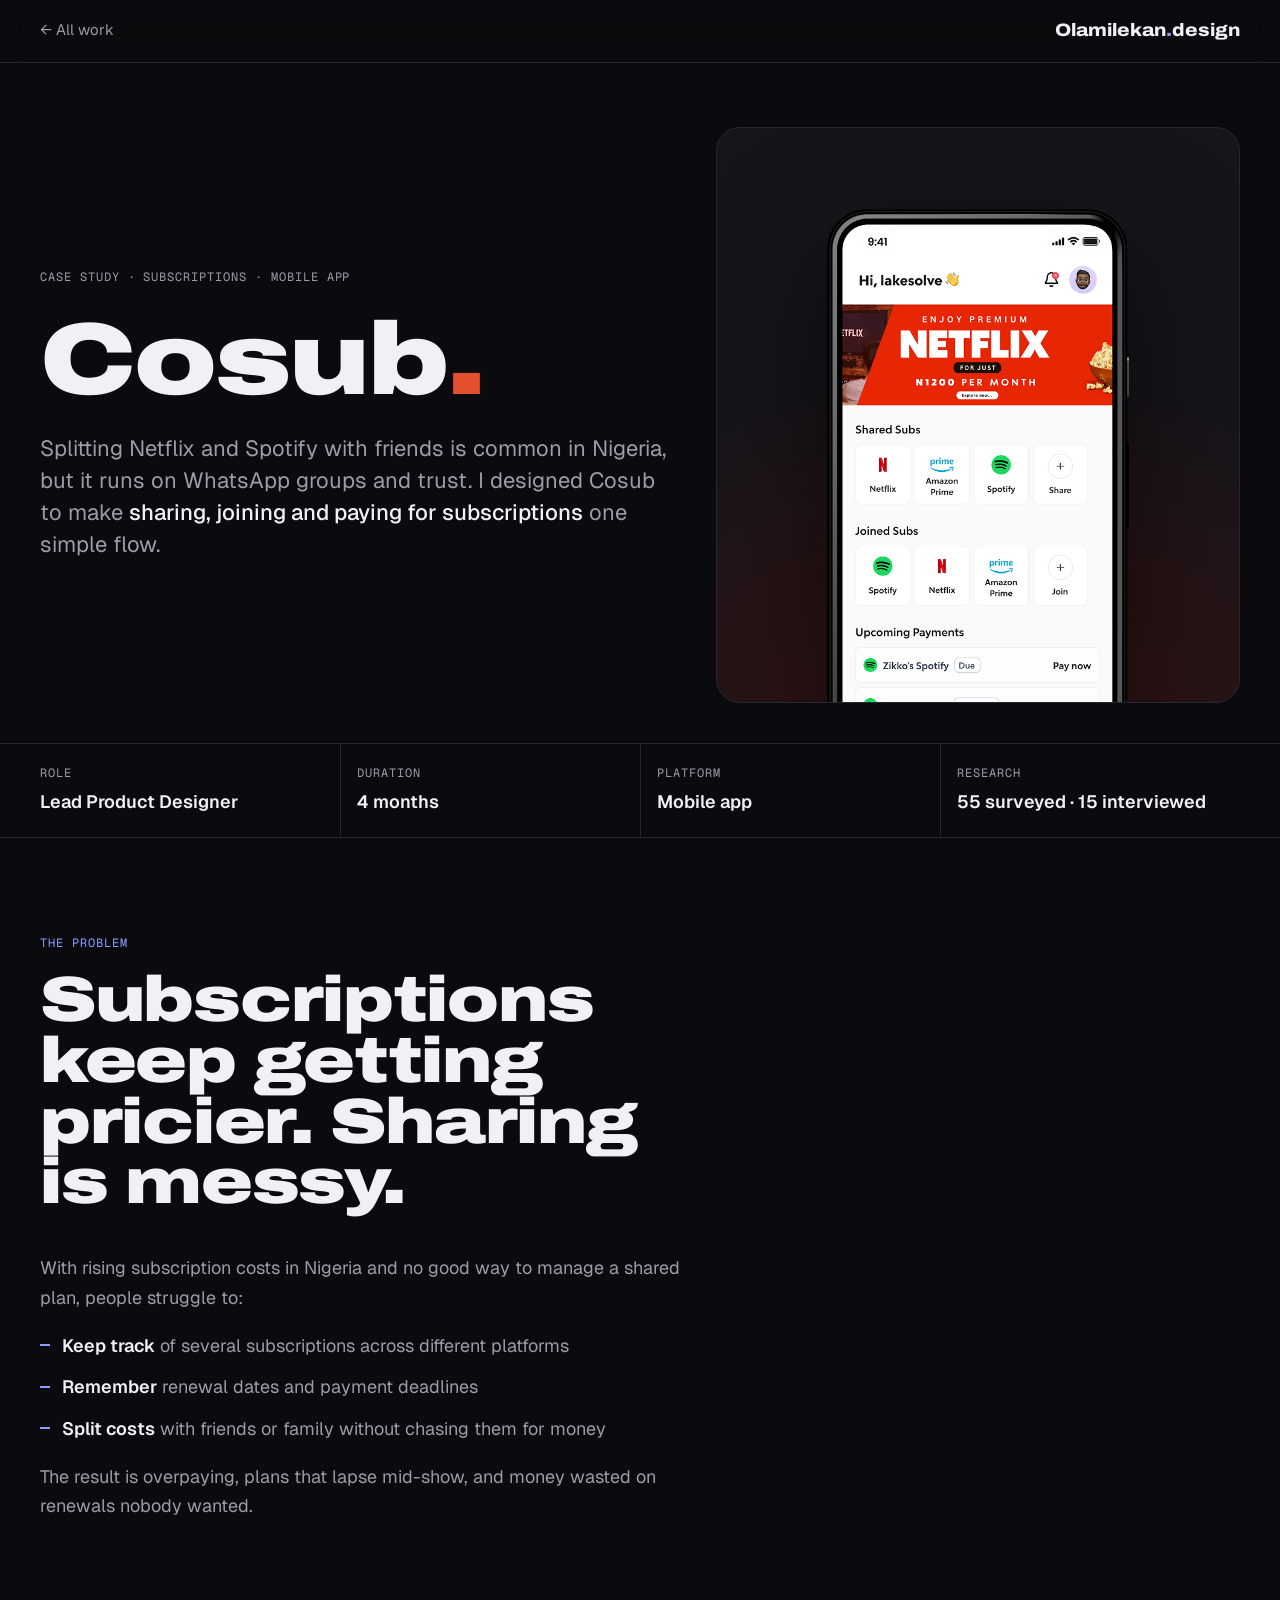
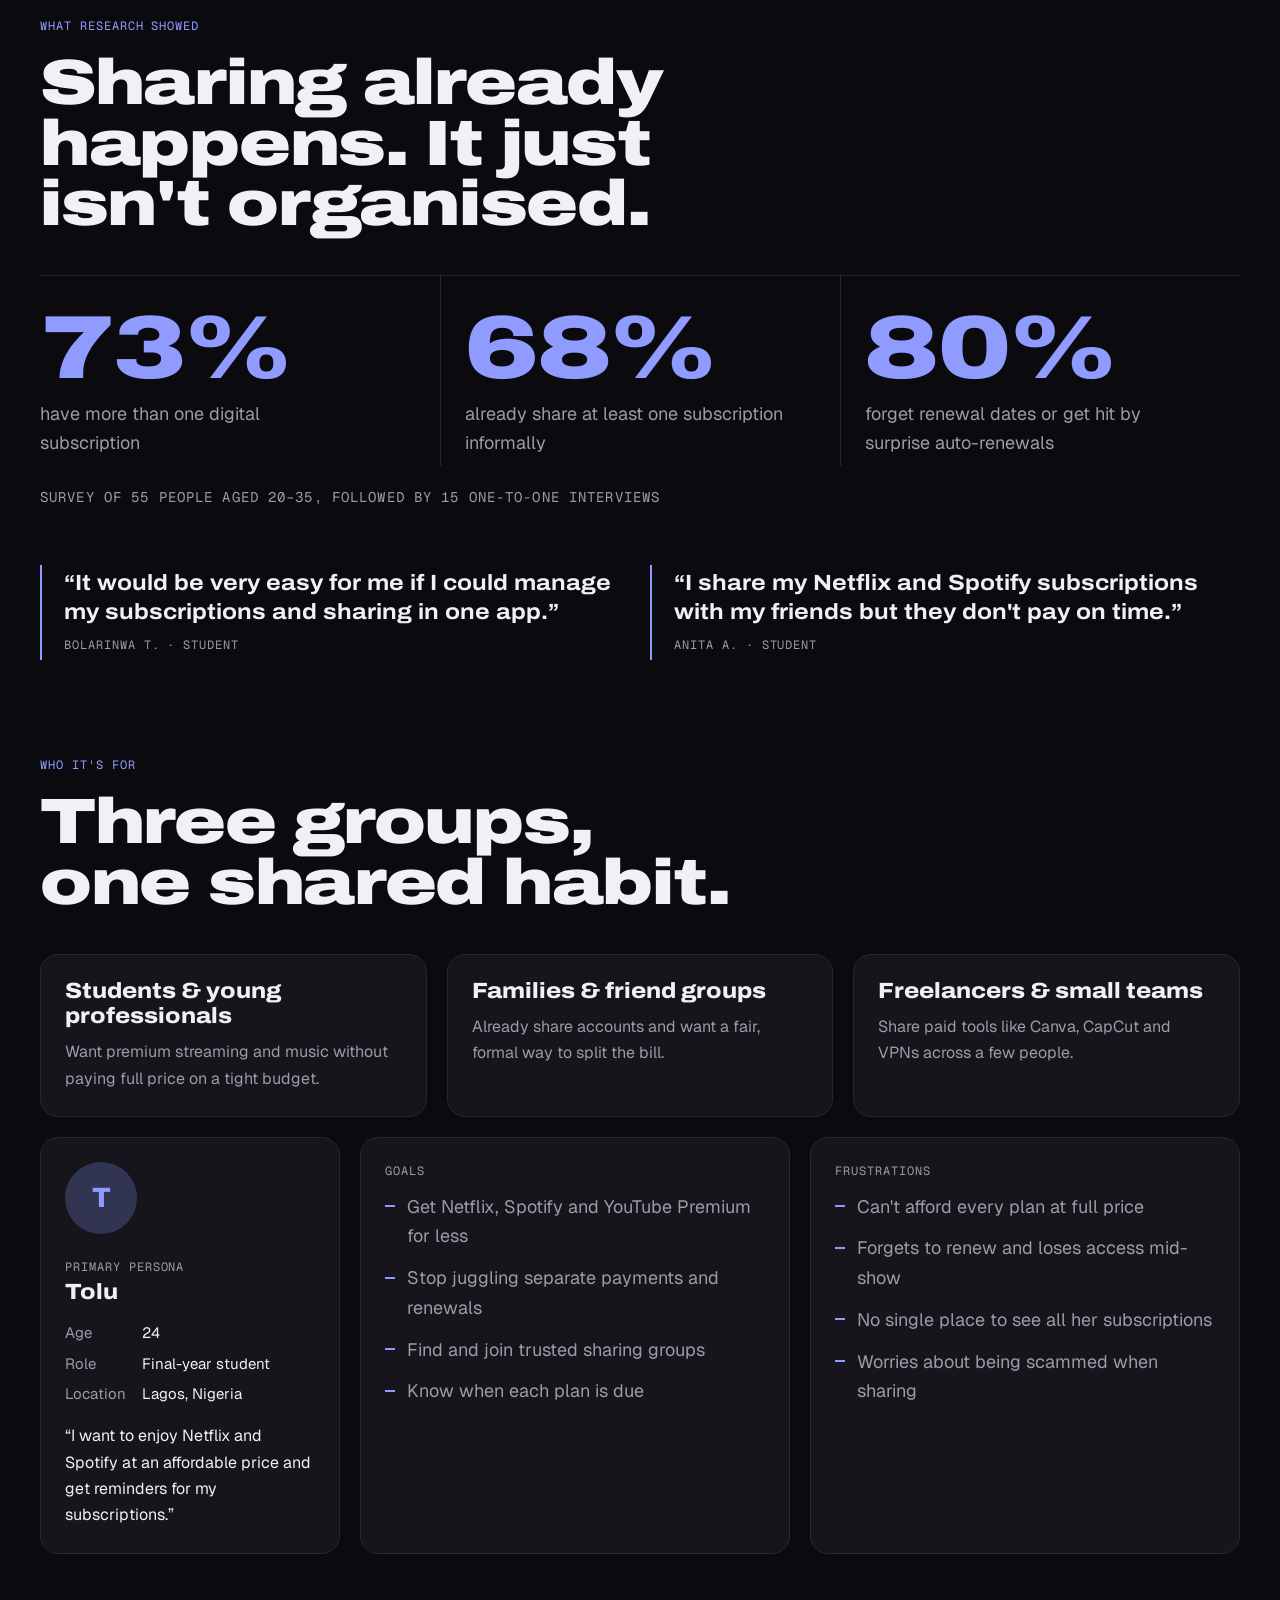
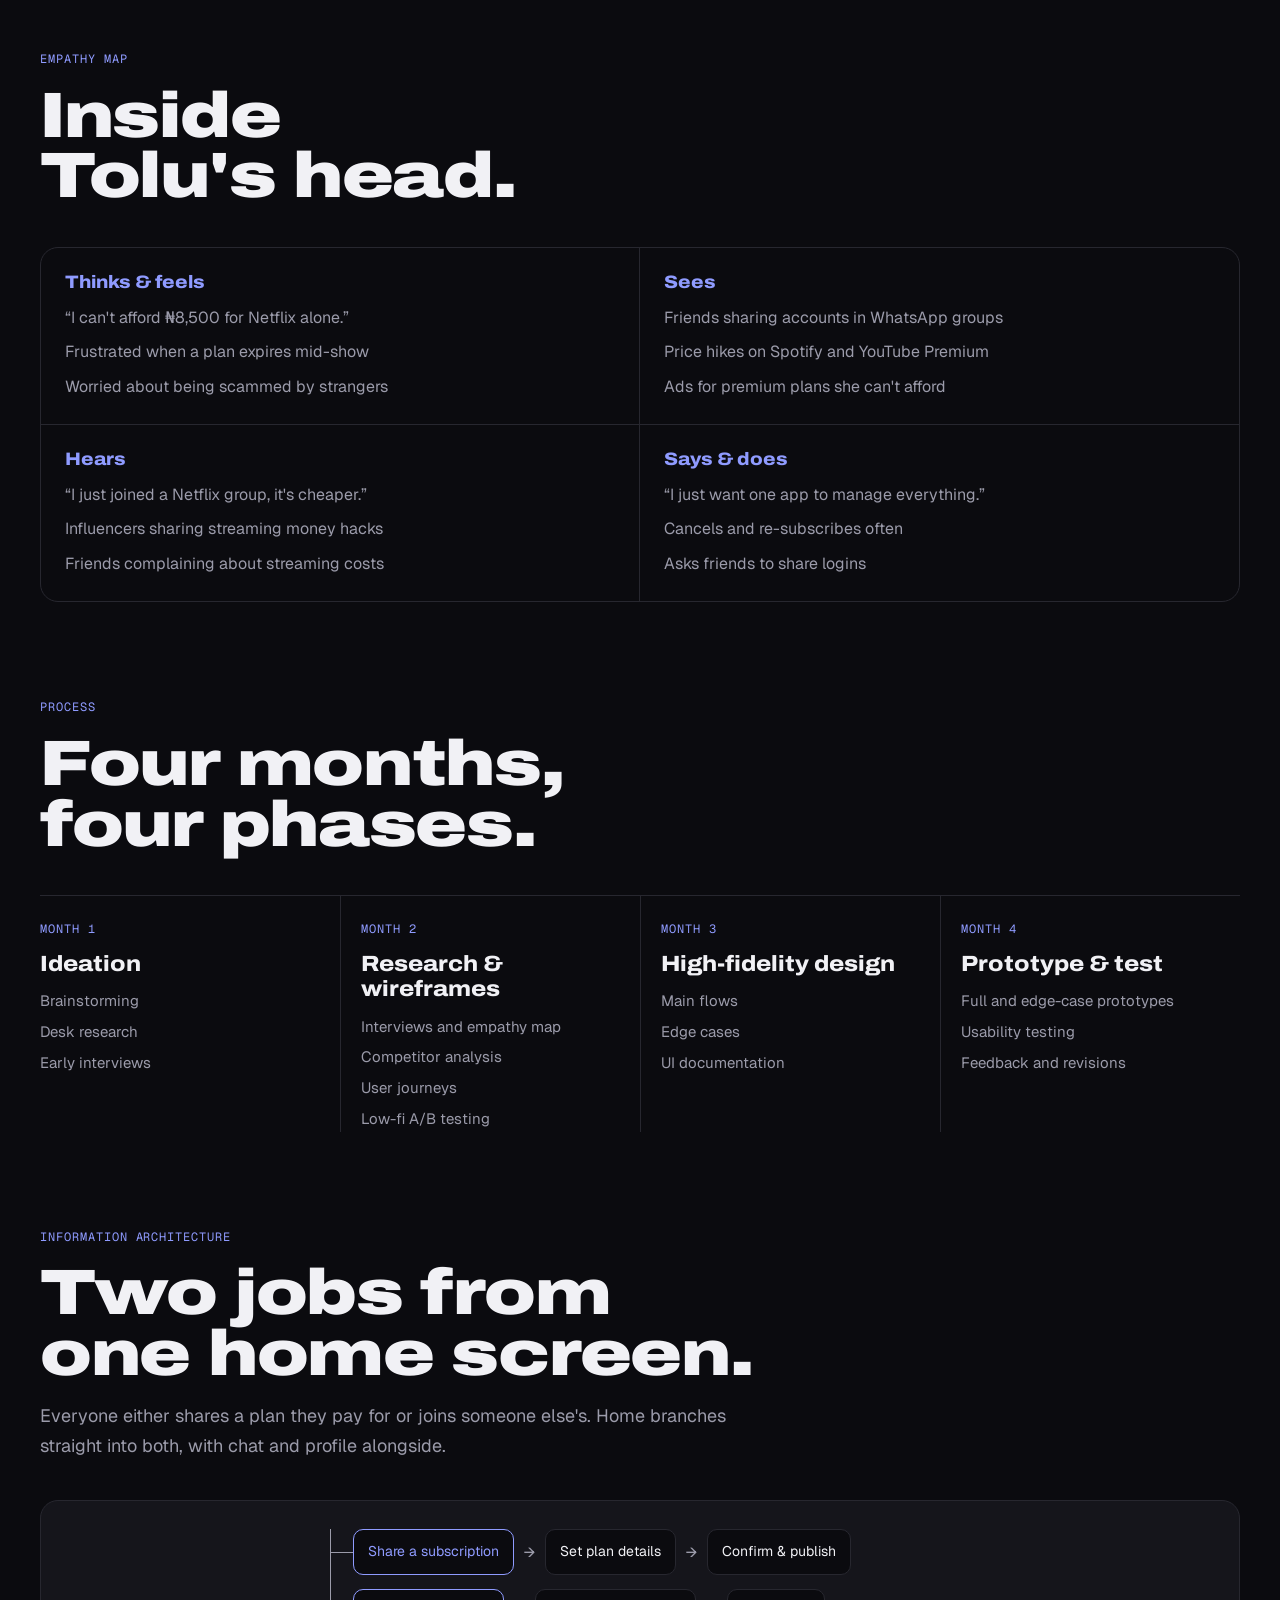
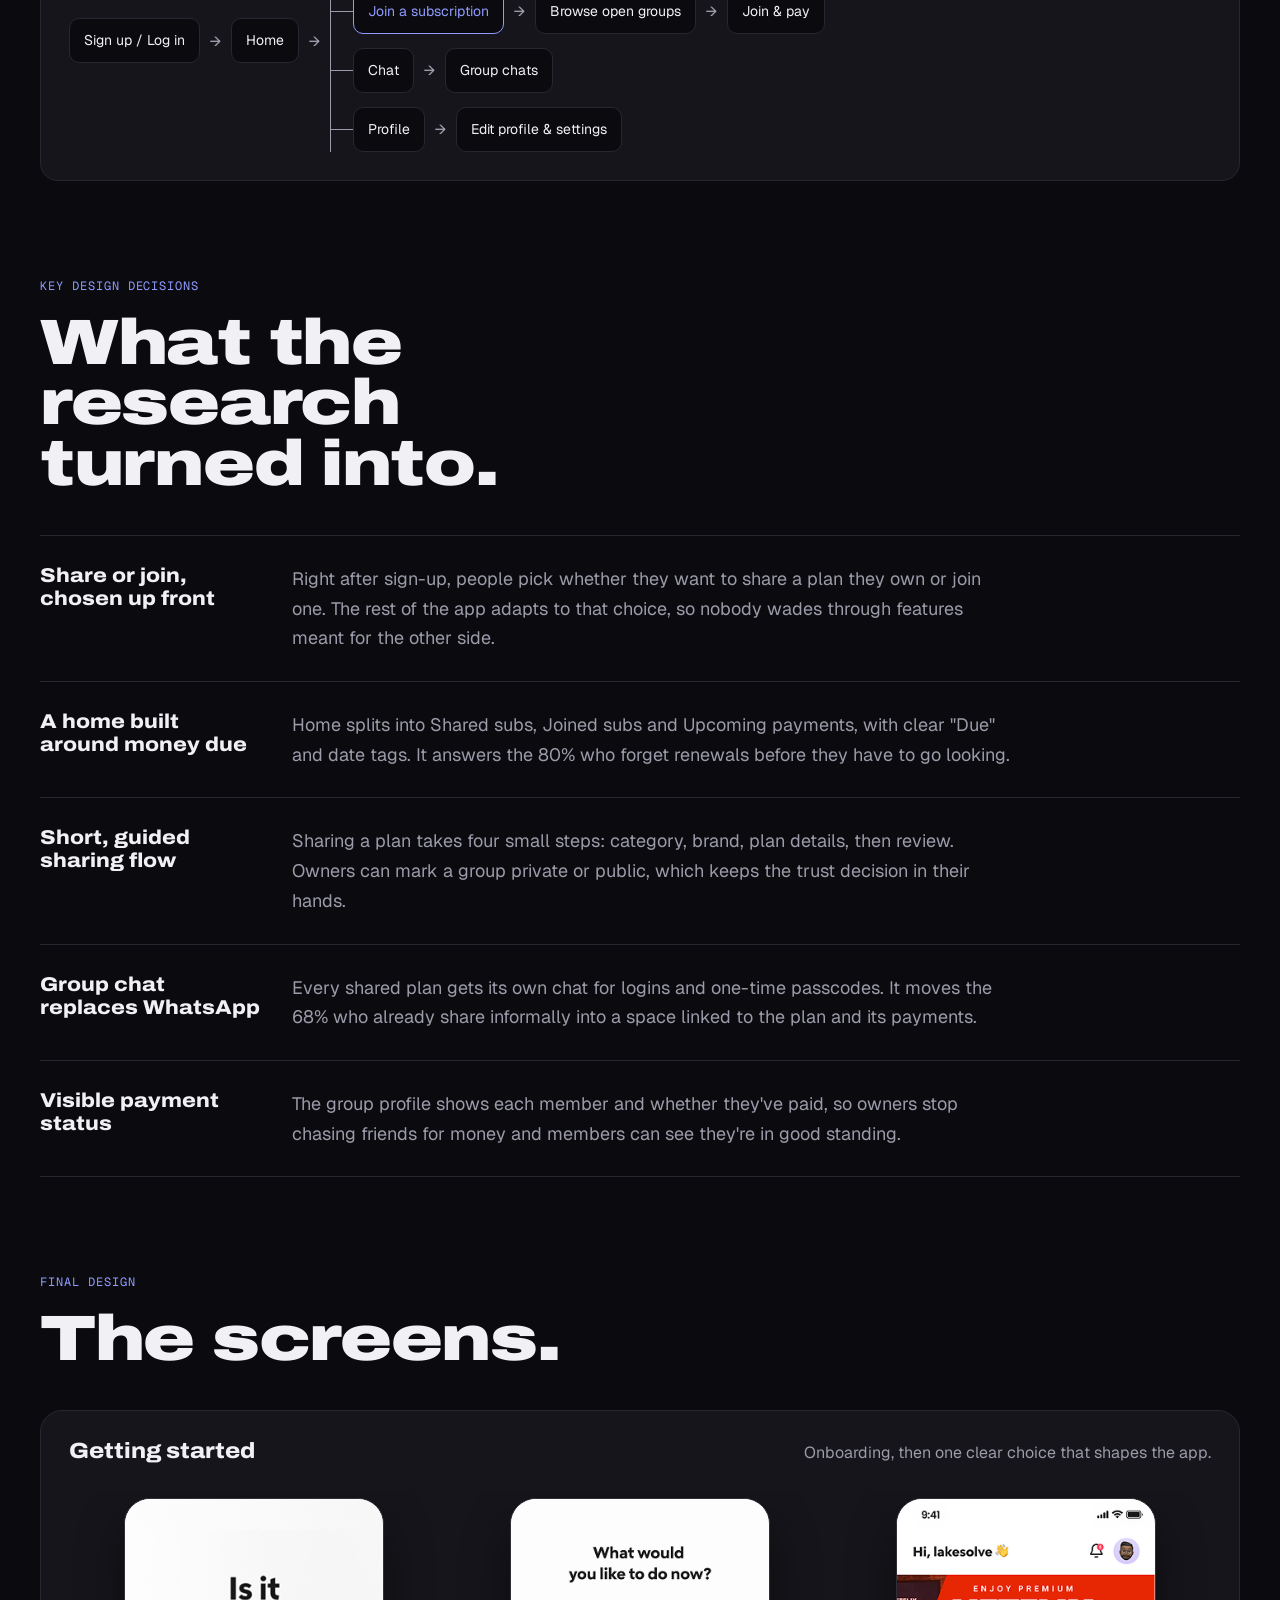
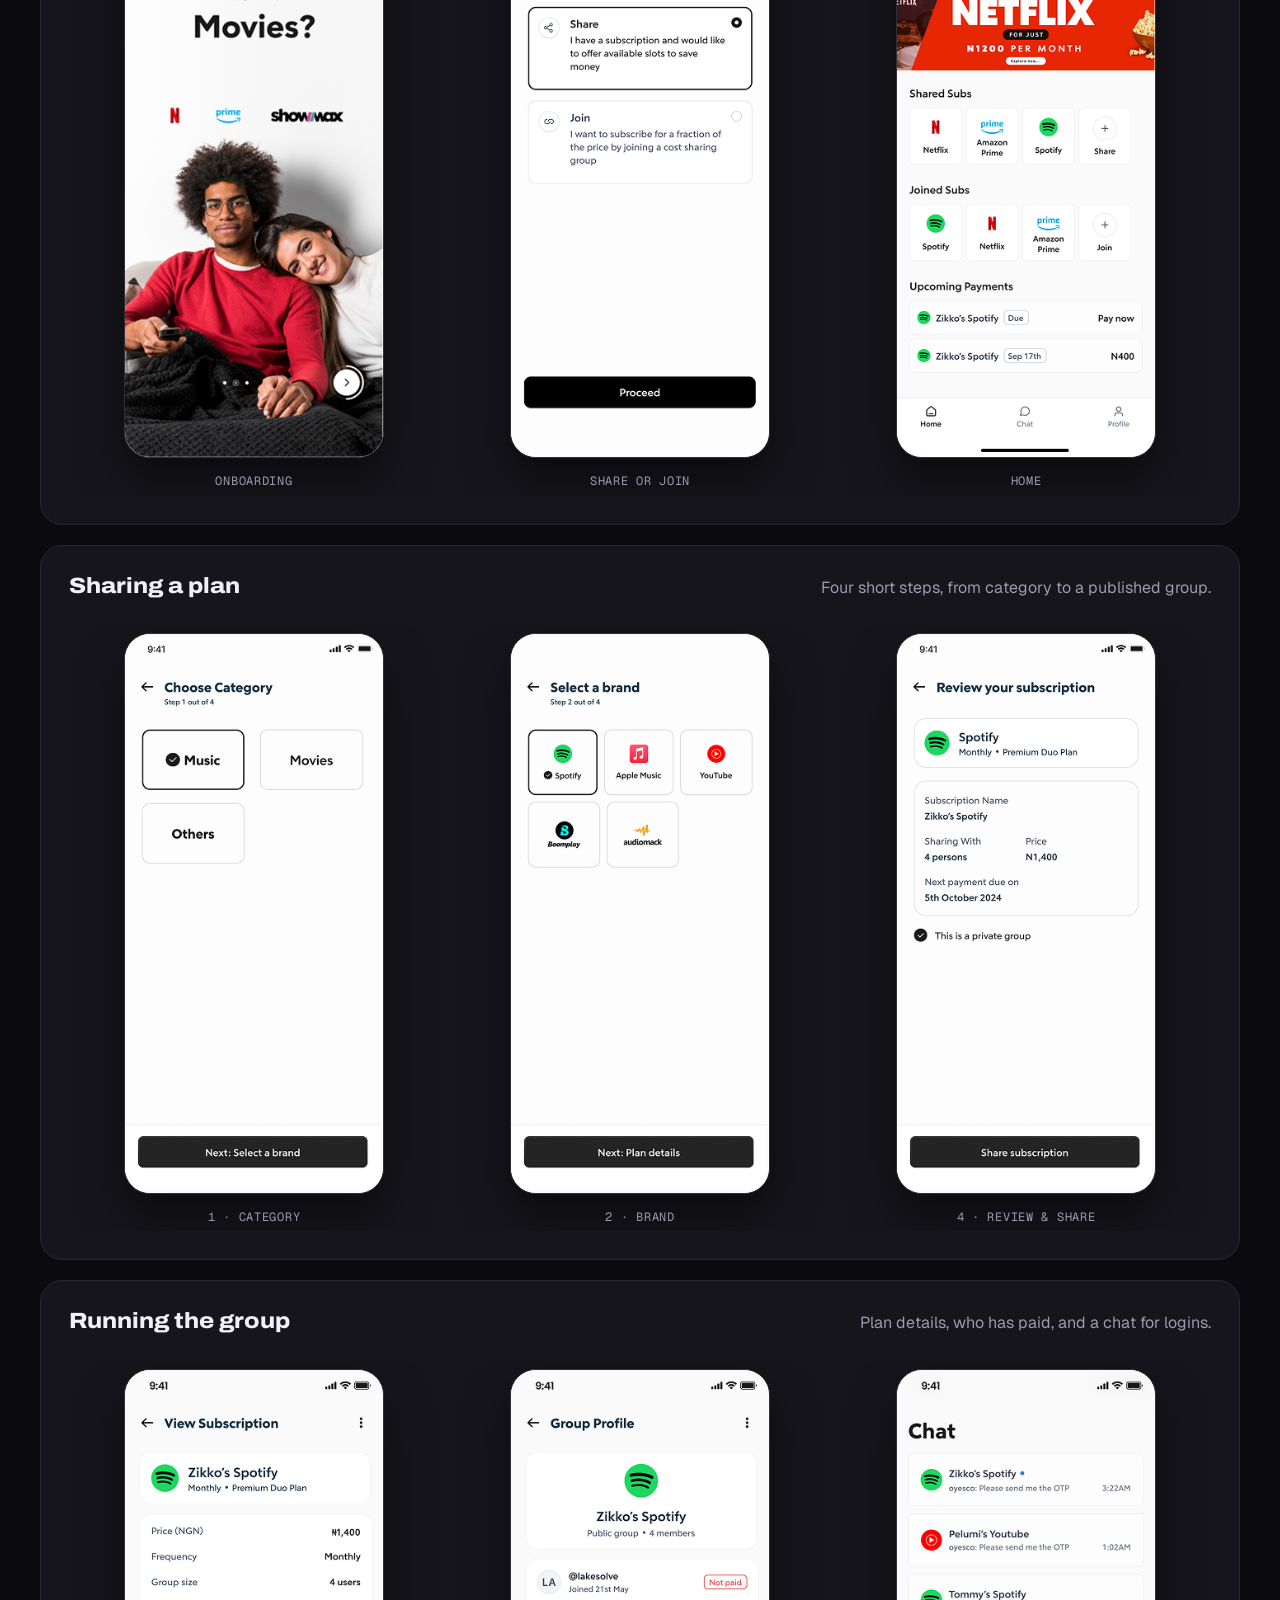
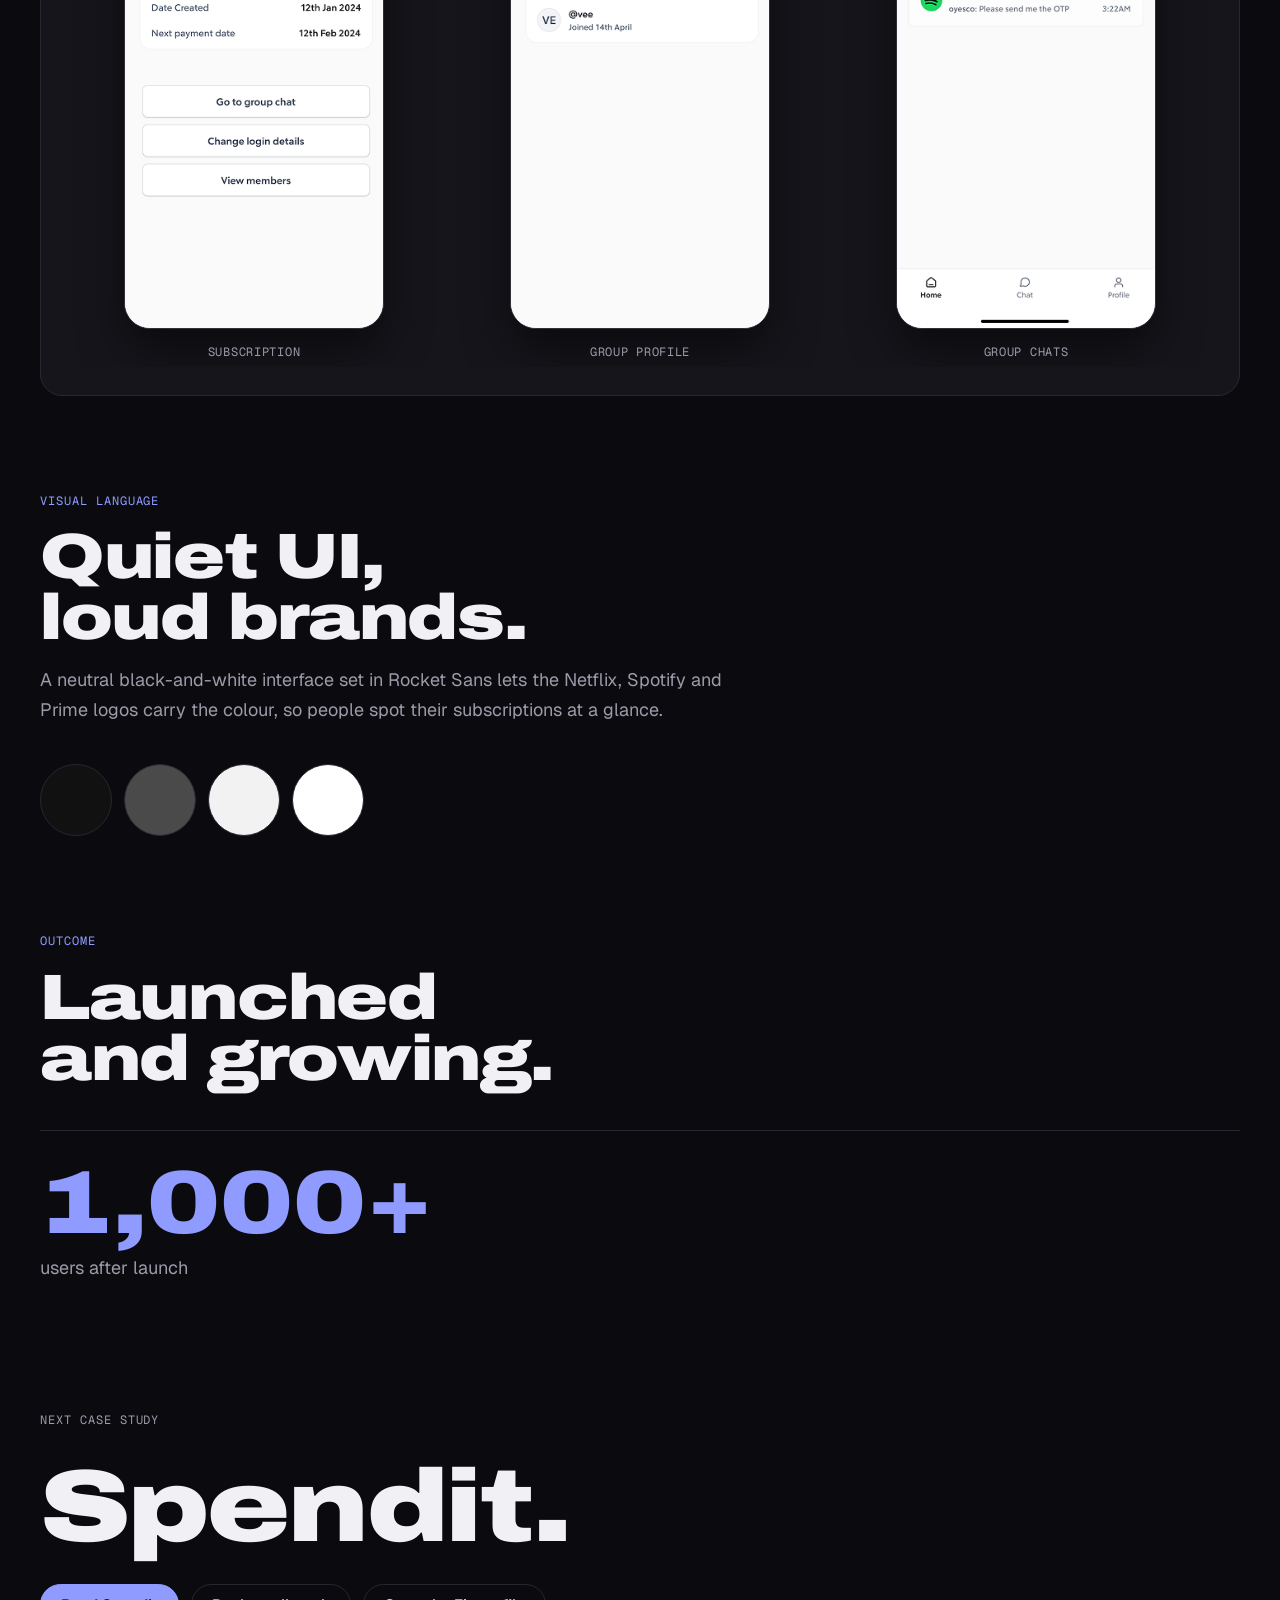
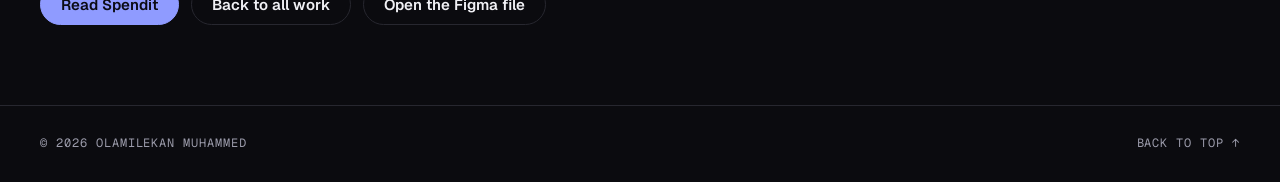
==== commit e23d4d79: "Add Sendmonee and Cosub user numbers, UK market, 5+ years Co-Authored-By: Claude Opus 5.5 <noreply@a" ====
--- a/cosub.html
+++ b/cosub.html
@@ -8,13 +8,15 @@
 <meta name="theme-color" content="#0b0b0f">
 <link rel="icon" href="/favicon.svg" type="image/svg+xml">
 <meta property="og:type" content="website">
+<meta property="og:url" content="https://olamilekandesign.vercel.app/cosub">
+<link rel="canonical" href="https://olamilekandesign.vercel.app/cosub">
 <meta property="og:title" content="Cosub Case Study · Olamilekan Muhammed">
 <meta property="og:description" content="How I designed Cosub, an app for sharing, joining and paying for subscriptions in Nigeria.">
-<meta property="og:image" content="/og-image.png">
+<meta property="og:image" content="https://olamilekandesign.vercel.app/og-image.png">
 <meta name="twitter:card" content="summary_large_image">
 <meta name="twitter:title" content="Cosub Case Study · Olamilekan Muhammed">
 <meta name="twitter:description" content="How I designed Cosub, an app for sharing, joining and paying for subscriptions in Nigeria.">
-<meta name="twitter:image" content="/og-image.png">
+<meta name="twitter:image" content="https://olamilekandesign.vercel.app/og-image.png">
 <link rel="preconnect" href="https://fonts.googleapis.com">
 <link rel="preconnect" href="https://fonts.gstatic.com" crossorigin>
 <link rel="stylesheet" href="https://fonts.googleapis.com/css2?family=Archivo:wdth,wght@112..125,700..900&family=Geist:wght@400;500;600&family=Geist+Mono:wght@400;500&display=swap">
@@ -232,11 +234,10 @@
     <section class="sec" id="outcome">
       <div class="sec-head read">
         <span class="label">Outcome</span>
-        <h2 class="display">What happened next.</h2>
-      </div>
-      <div class="todo read">
-        <span class="label">To add before publishing</span>
-        <p>Usability test findings, what changed after testing, and any launch numbers such as sign-ups, groups created or on-time payments. One or two real results here will make this case study much stronger.</p>
+        <h2 class="display">Launched and growing.</h2>
+      </div>
+      <div class="stats" style="grid-template-columns:1fr">
+        <div class="stat"><b>1,000+</b><span>users after launch</span></div>
       </div>
     </section>
   </div>
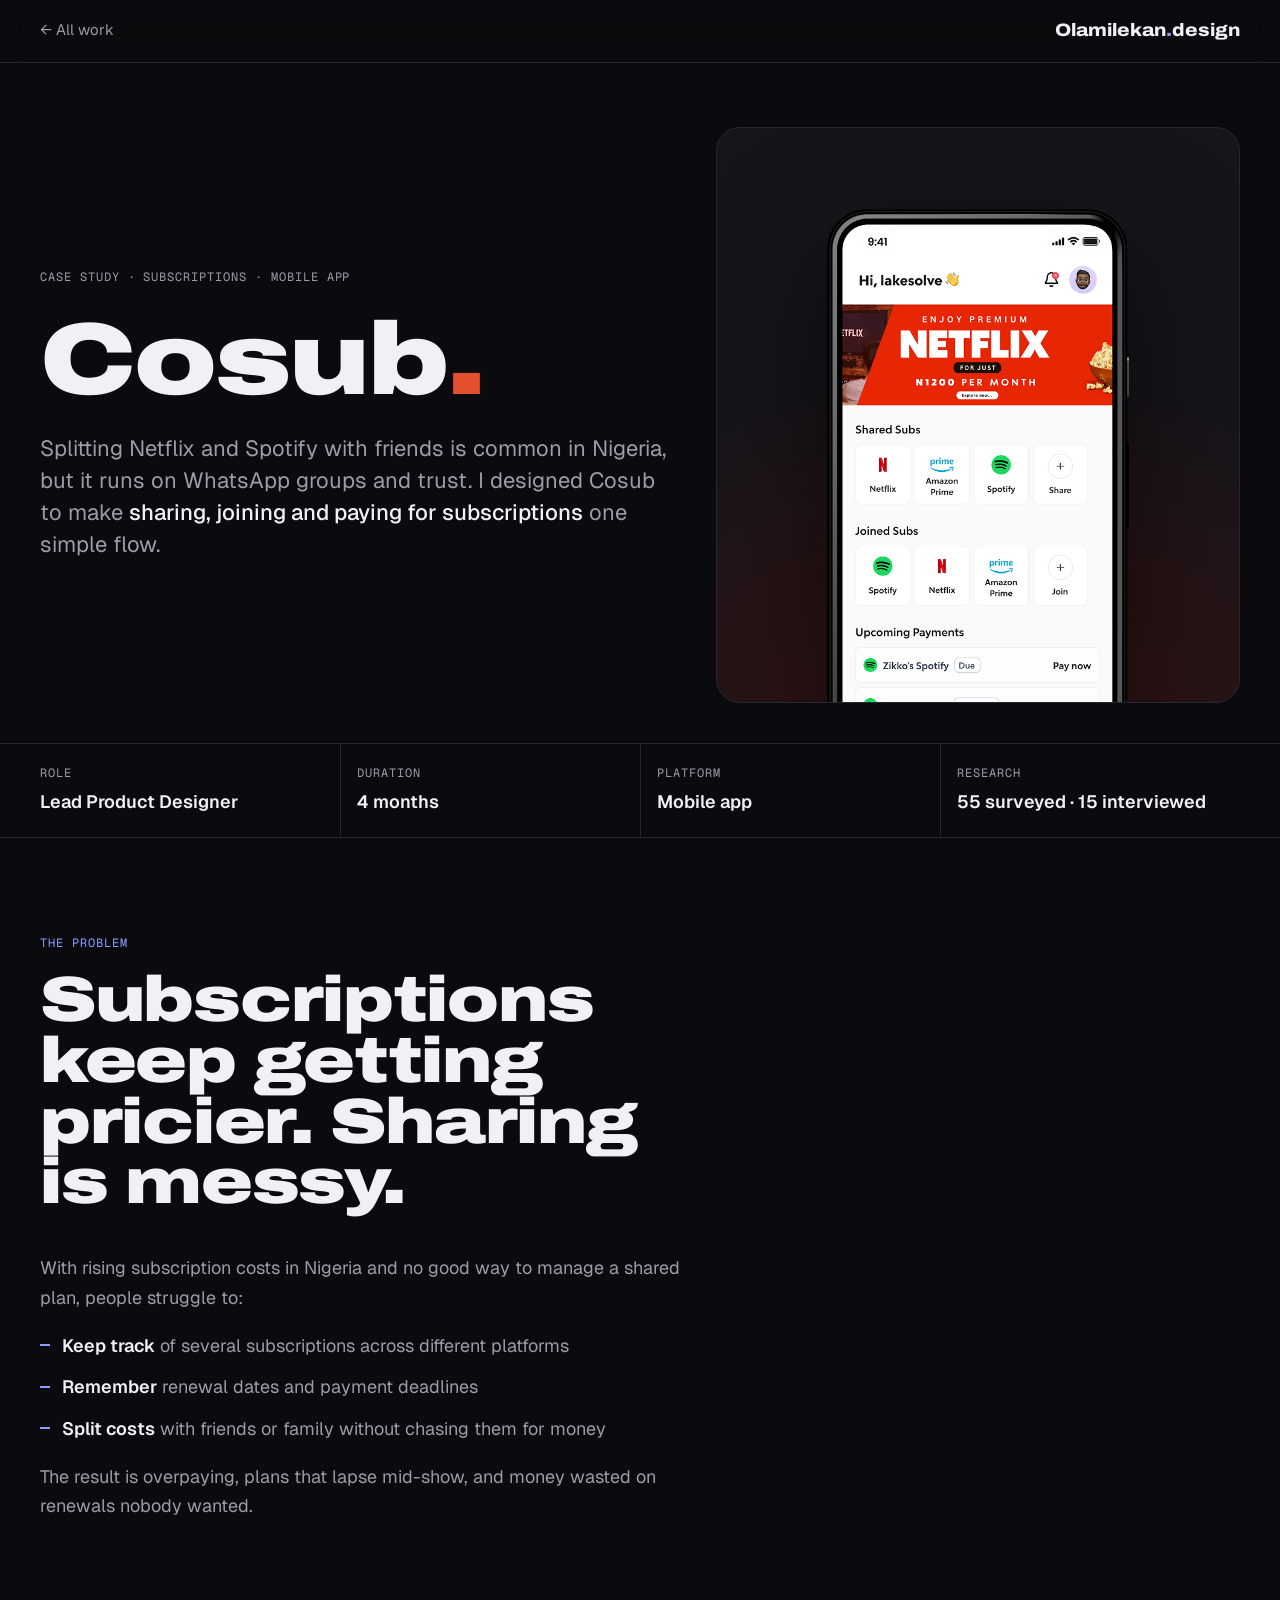
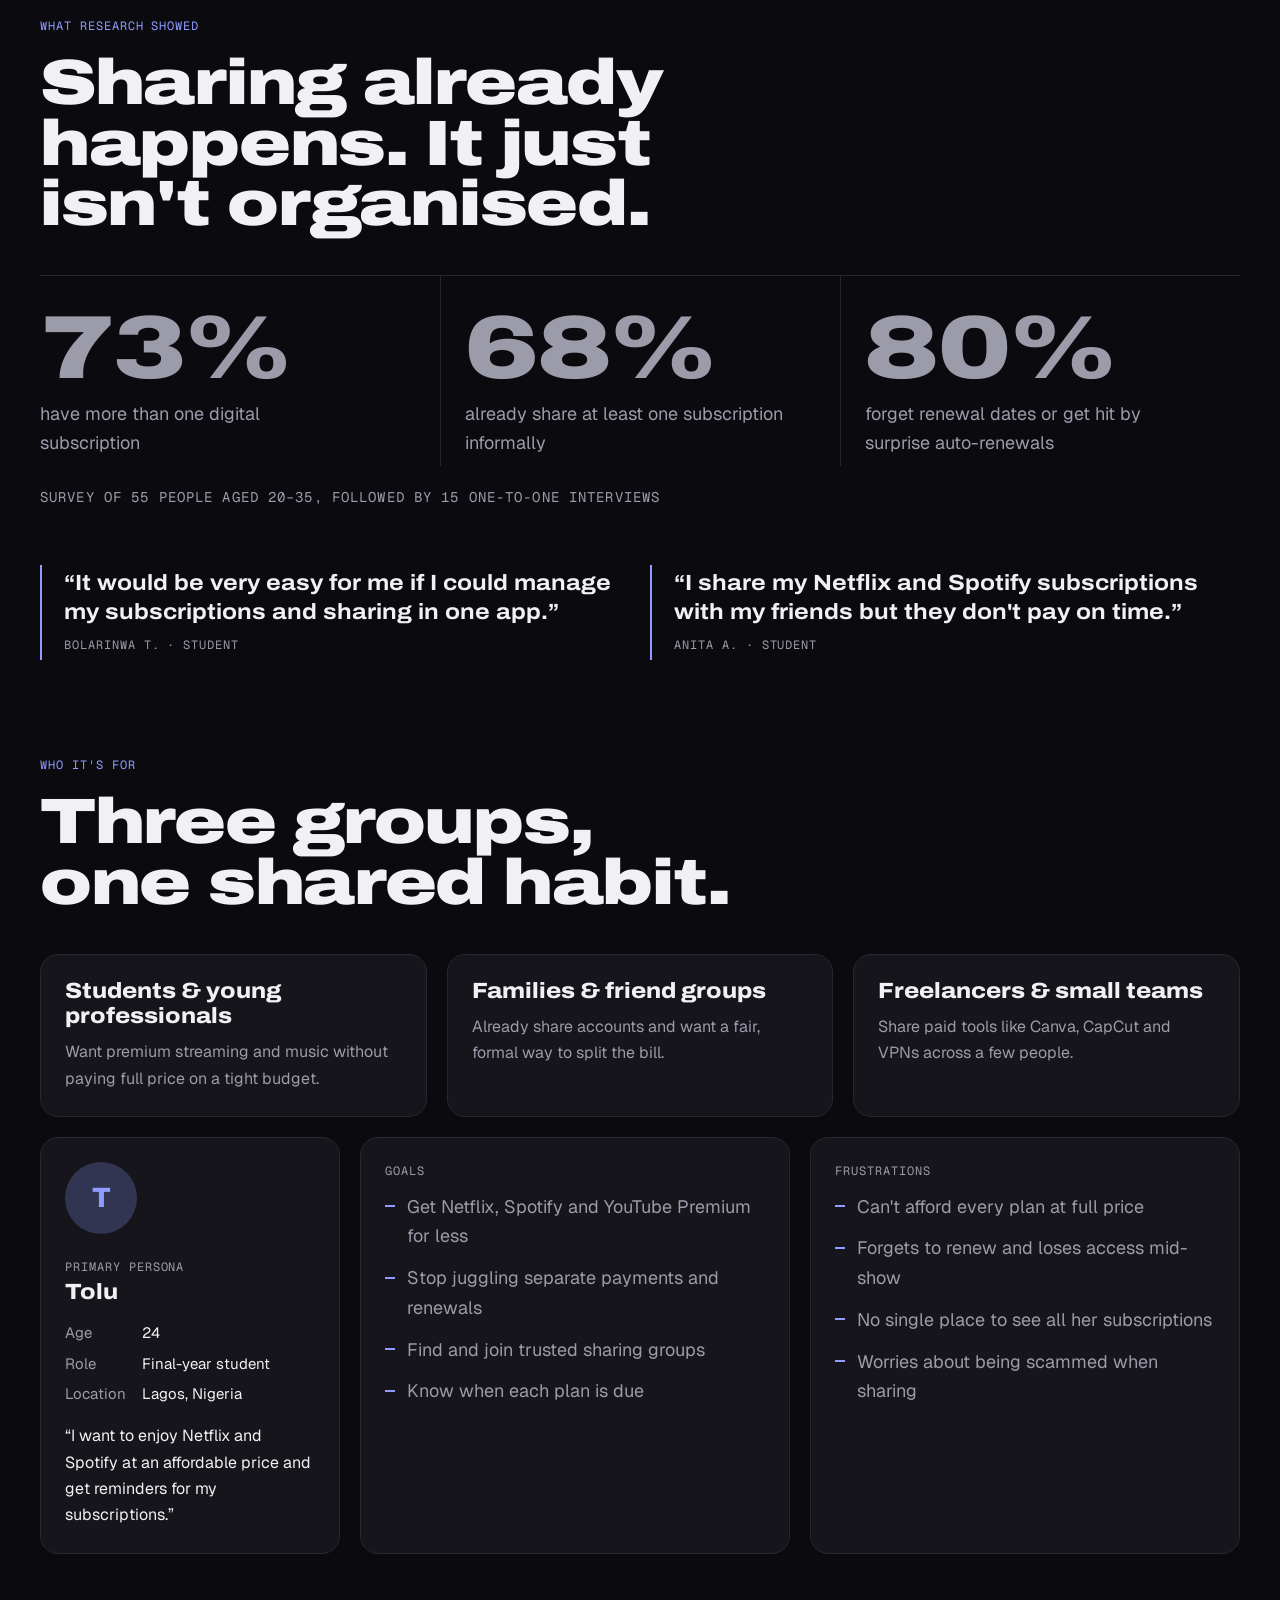
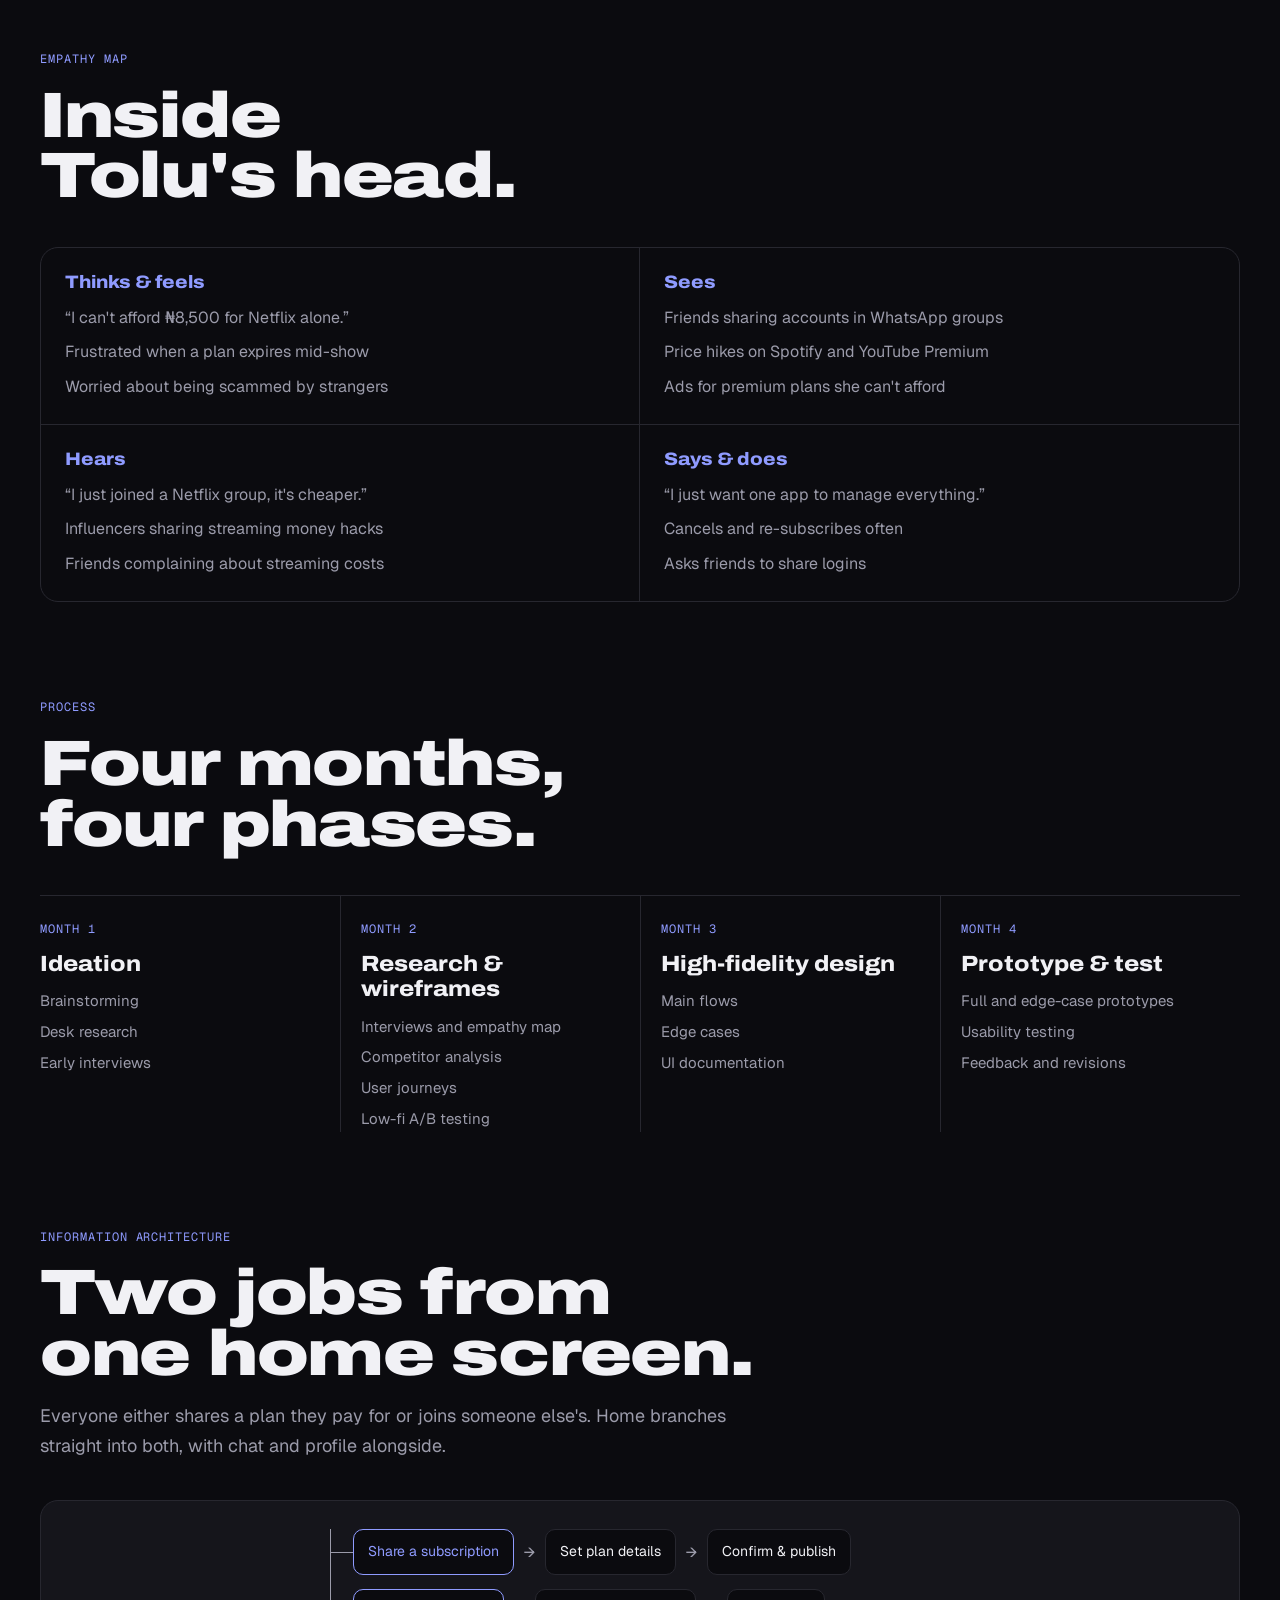
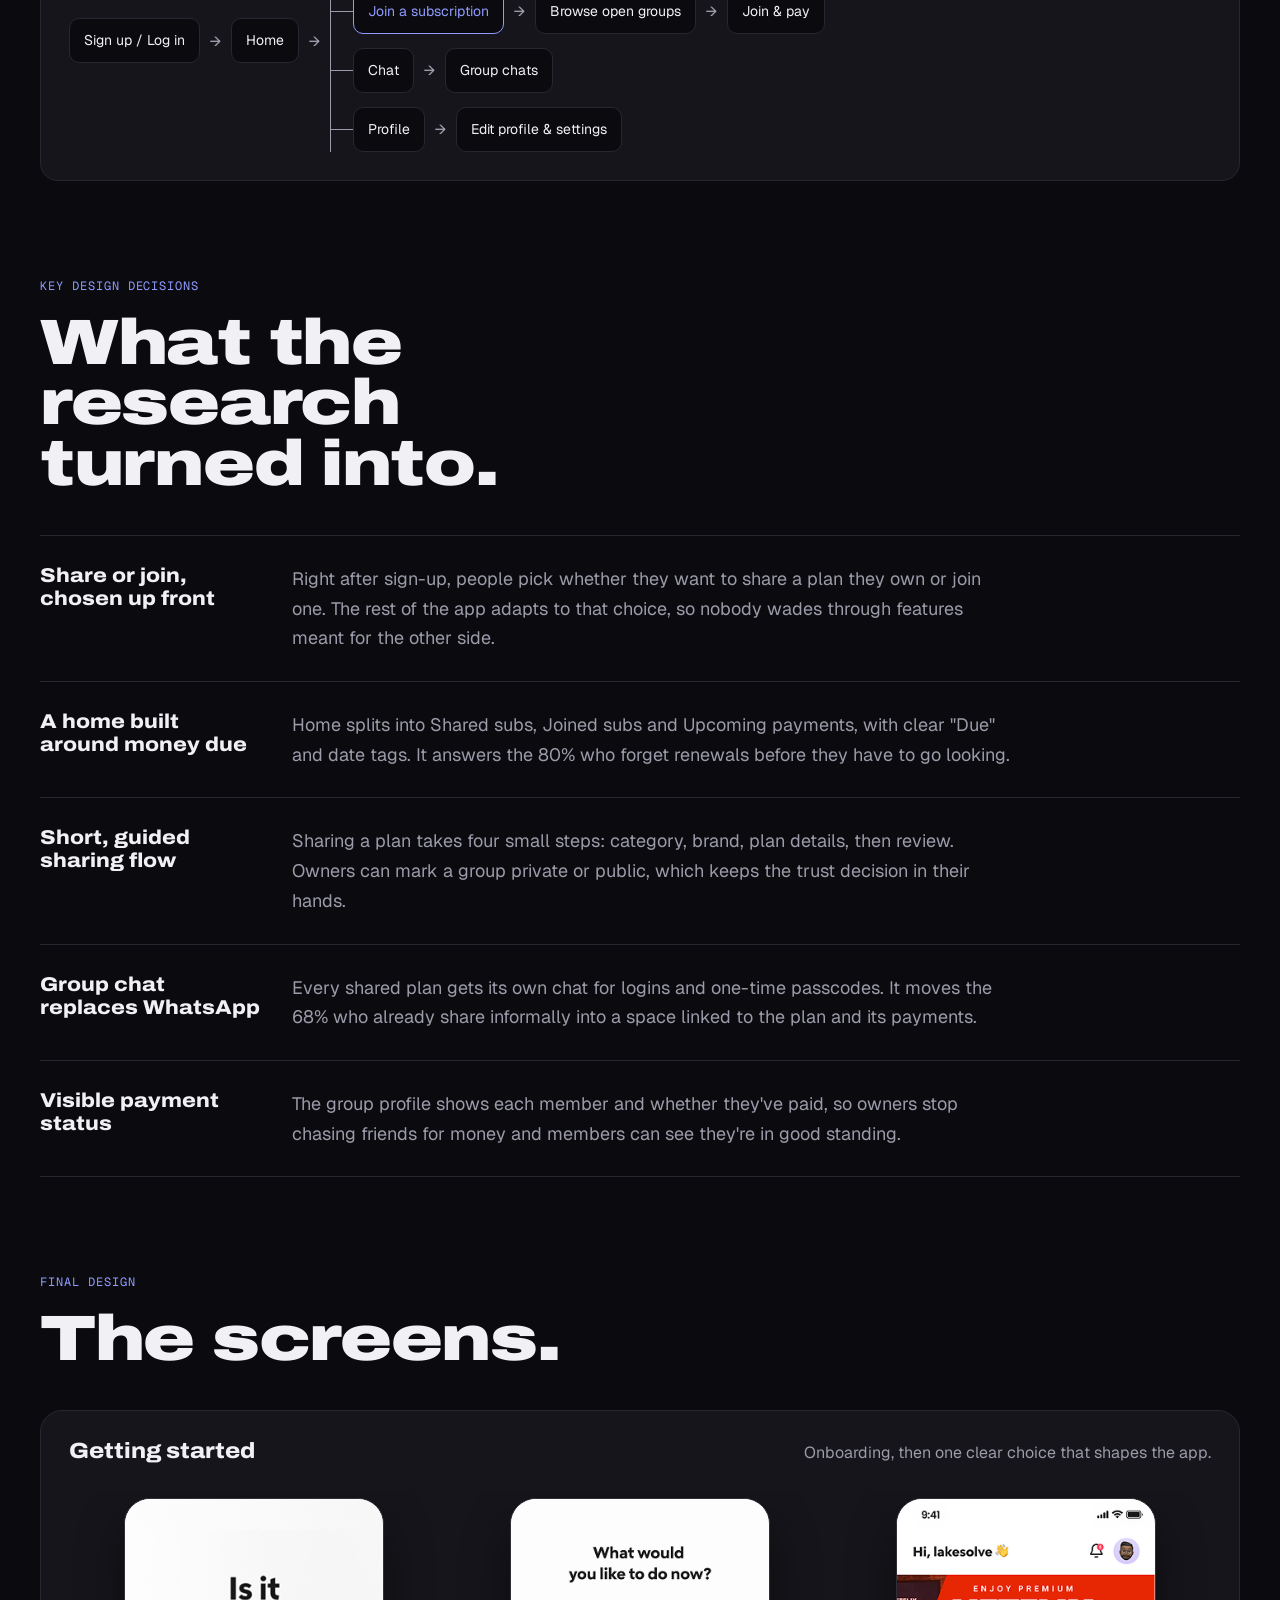
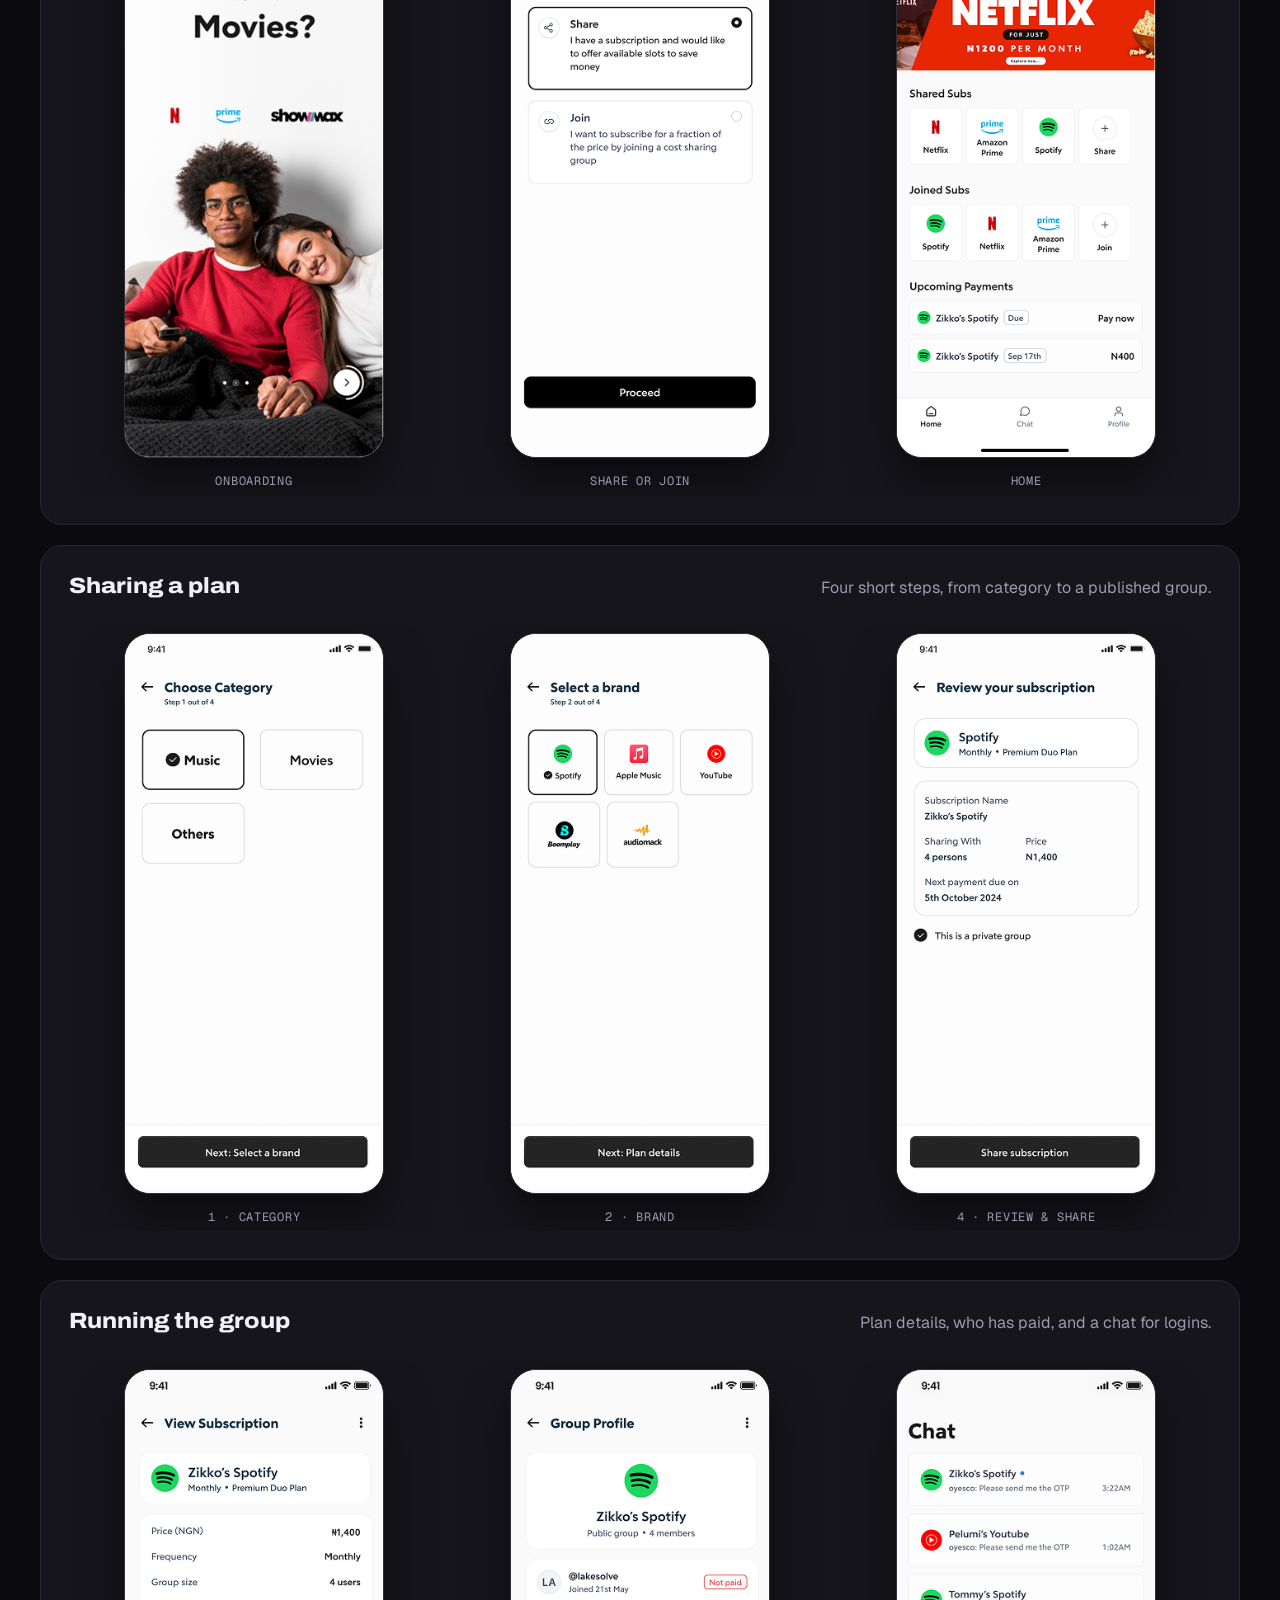
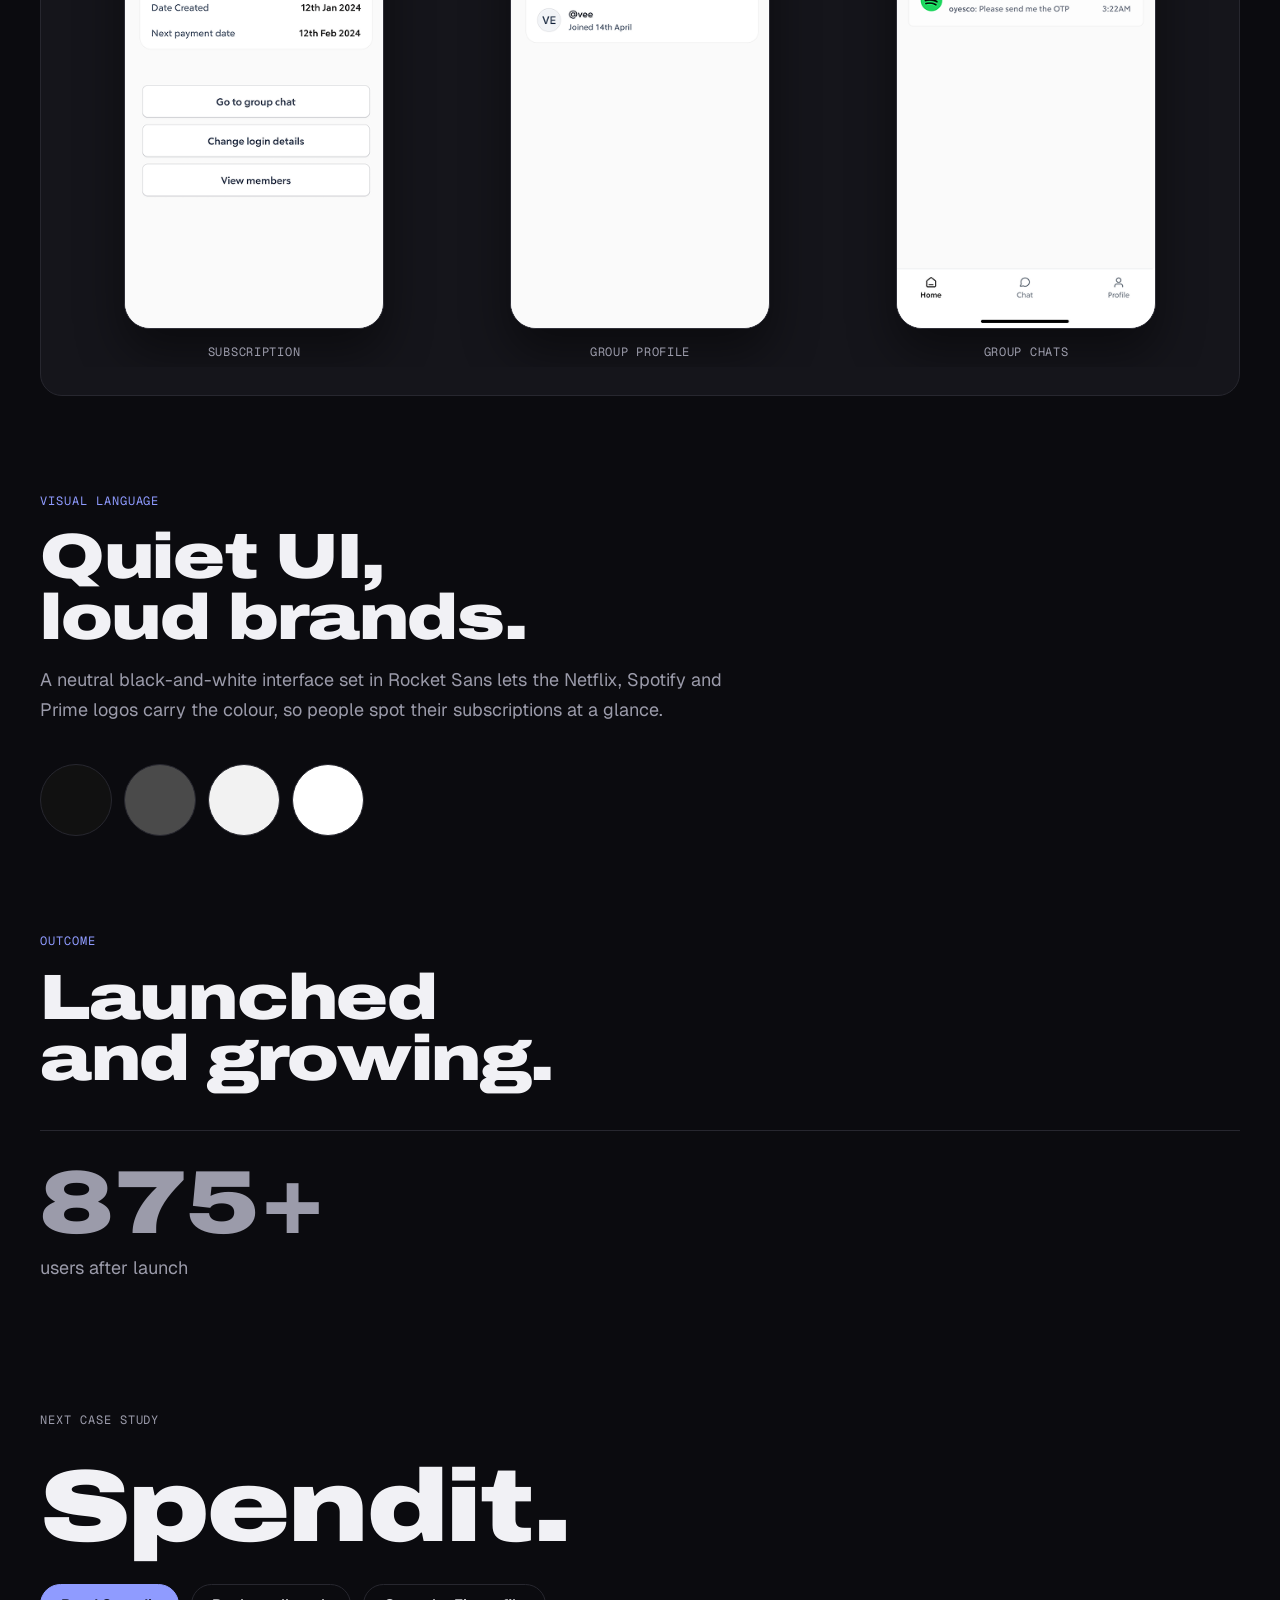
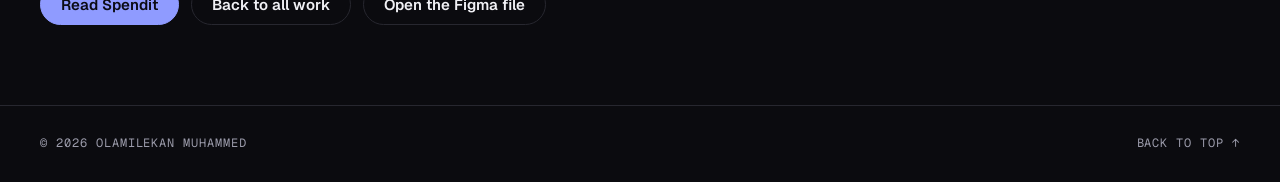
==== commit 23de7b61: "Add motion: scroll reveals, idle phone float, count-ups, stage and bar fills Respects prefers-reduce" ====
--- a/cosub.html
+++ b/cosub.html
@@ -22,6 +22,8 @@
 <link rel="stylesheet" href="https://fonts.googleapis.com/css2?family=Archivo:wdth,wght@112..125,700..900&family=Geist:wght@400;500;600&family=Geist+Mono:wght@400;500&display=swap">
 <link rel="stylesheet" href="case.css">
 
+<link rel="stylesheet" href="motion.css">
+<script src="motion.js" defer></script>
 </head>
 <body>
 
--- a/motion.css
+++ b/motion.css
@@ -0,0 +1,34 @@
+/* Motion layer. Only active when motion.js adds .js-motion to <html>, and never for reduced-motion users,
+   so content is always visible without JavaScript. */
+@media (prefers-reduced-motion: no-preference) {
+  .js-motion [data-reveal] {
+    opacity: 0;
+    transform: translateY(20px);
+    transition: opacity .7s cubic-bezier(.2, .8, .2, 1), transform .7s cubic-bezier(.2, .8, .2, 1);
+    transition-delay: var(--reveal-delay, 0ms);
+  }
+  .js-motion [data-reveal].is-in { opacity: 1; transform: none; }
+
+  /* Hero phones: land, then drift gently, slightly out of sync */
+  .phones .p1 { animation: float-a 1.1s .2s cubic-bezier(.2, .8, .2, 1) both, bob-a 7s 1.4s ease-in-out infinite; }
+  .phones .p2 { animation: float-b 1.1s .3s cubic-bezier(.2, .8, .2, 1) both, bob-b 8s 1.6s ease-in-out infinite; }
+  @keyframes bob-a { 0%, 100% { transform: rotate(-7deg) translateY(0); } 50% { transform: rotate(-6deg) translateY(-10px); } }
+  @keyframes bob-b { 0%, 100% { transform: rotate(6deg) translateY(0); } 50% { transform: rotate(7deg) translateY(-8px); } }
+
+  /* Matryvo stage bar fills one step at a time */
+  .js-motion .stages[data-reveal] i { transform: scaleX(0); transform-origin: left; transition: transform .5s cubic-bezier(.2, .8, .2, 1); }
+  .js-motion .stages[data-reveal].is-in i { transform: scaleX(1); }
+  .js-motion .stages[data-reveal] div:nth-child(2) i { transition-delay: .12s; }
+  .js-motion .stages[data-reveal] div:nth-child(3) i { transition-delay: .24s; }
+  .js-motion .stages[data-reveal] div:nth-child(4) i { transition-delay: .36s; }
+  .js-motion .stages[data-reveal] div:nth-child(5) i { transition-delay: .48s; }
+  .js-motion .stages[data-reveal] div:nth-child(6) i { transition-delay: .6s; }
+  .js-motion .stages[data-reveal] div:nth-child(7) i { transition-delay: .72s; }
+  .js-motion .stages[data-reveal] div:nth-child(8) i { transition-delay: .84s; }
+  .js-motion .stages[data-reveal] div:nth-child(9) i { transition-delay: .96s; }
+
+  /* Survey bars grow to their value */
+  .js-motion .bars[data-reveal] .fill { transform: scaleX(0); transform-origin: left; transition: transform .9s .2s cubic-bezier(.2, .8, .2, 1); }
+  .js-motion .bars[data-reveal].is-in .fill { transform: scaleX(1); }
+}
+.count { font-variant-numeric: tabular-nums; }
